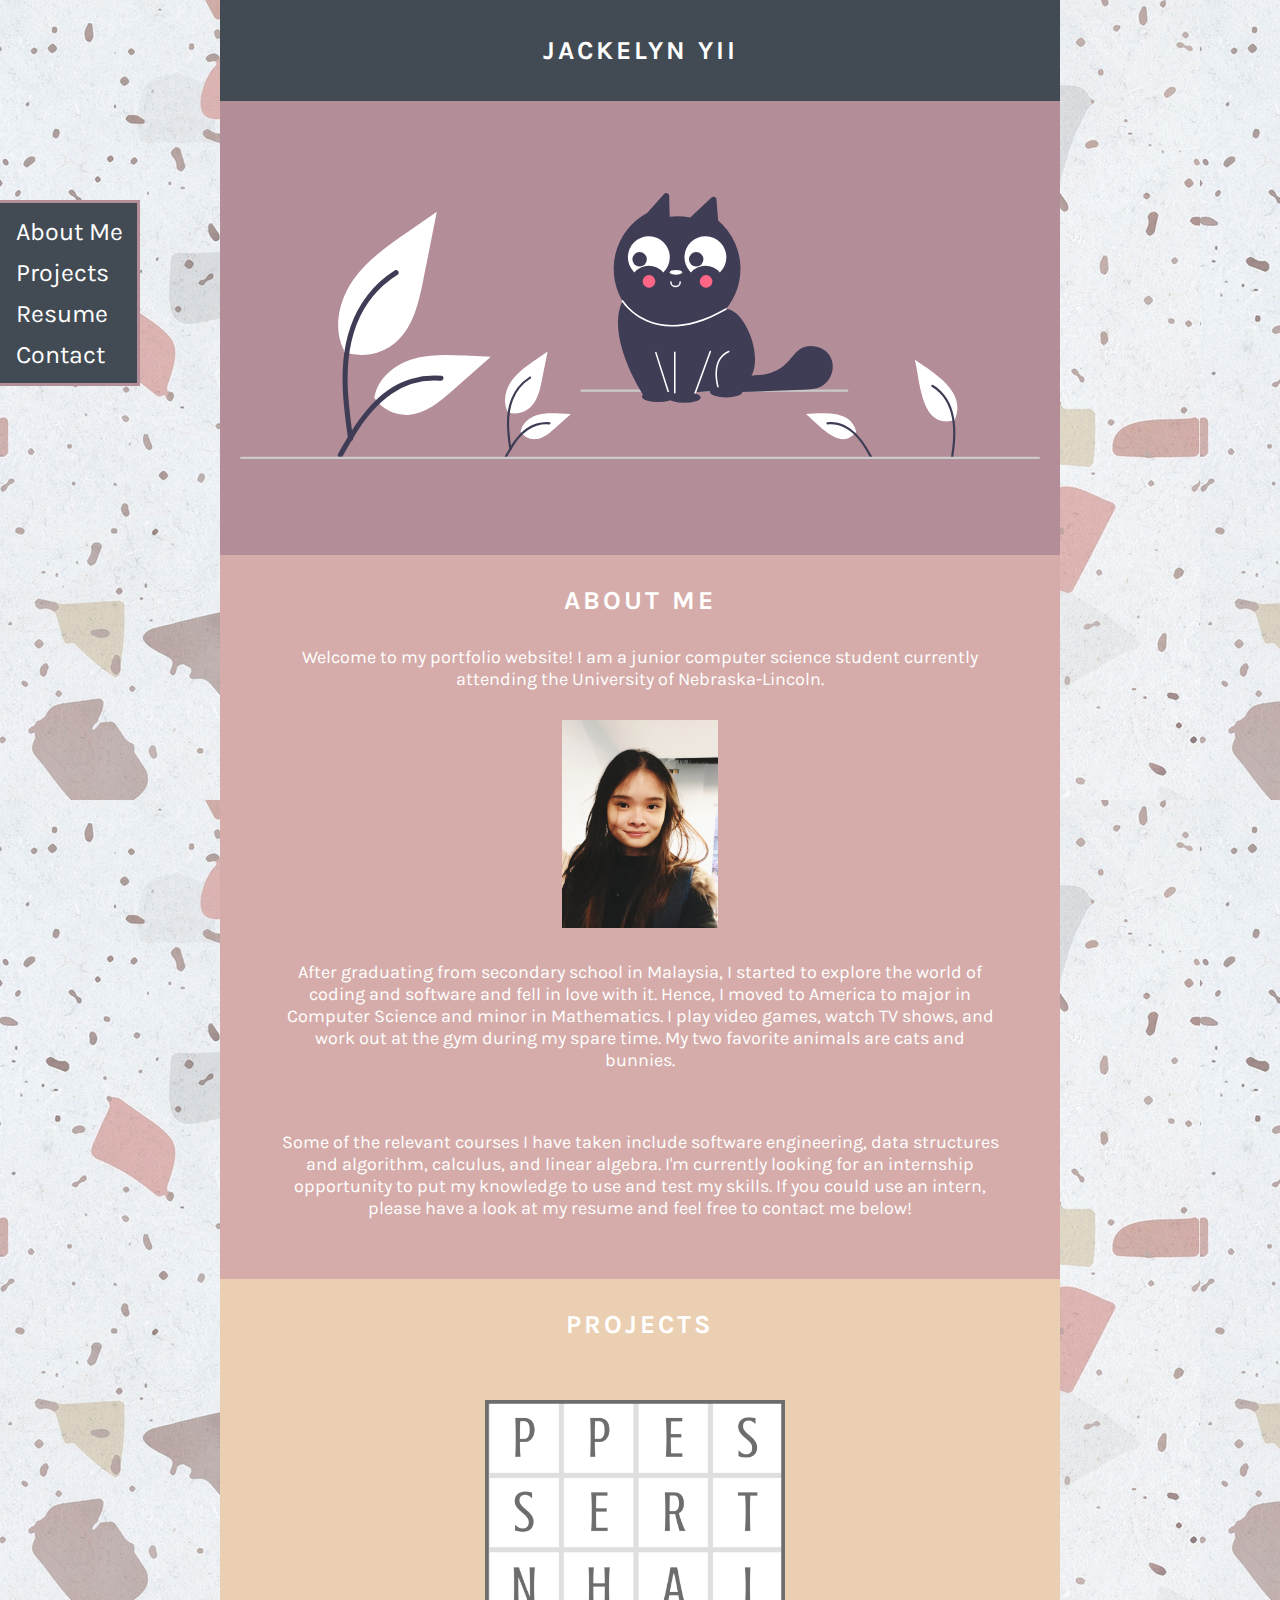
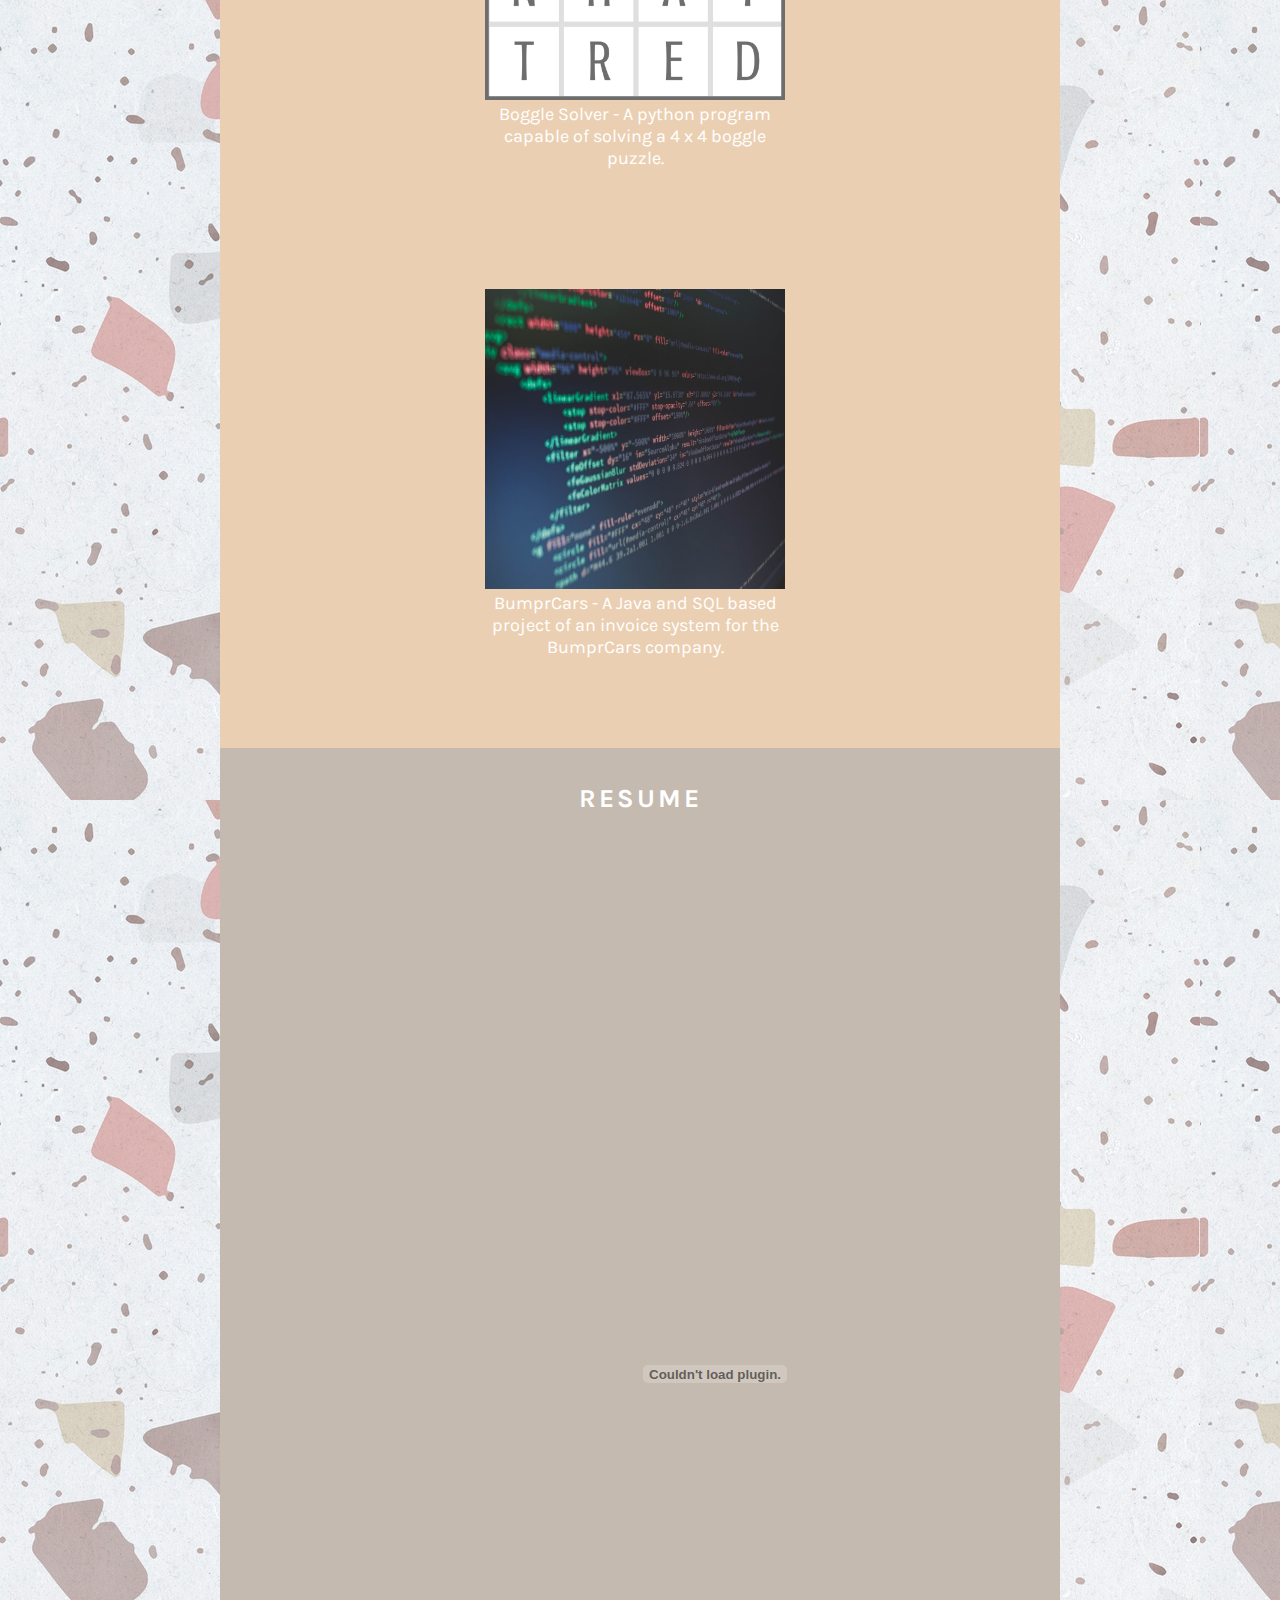
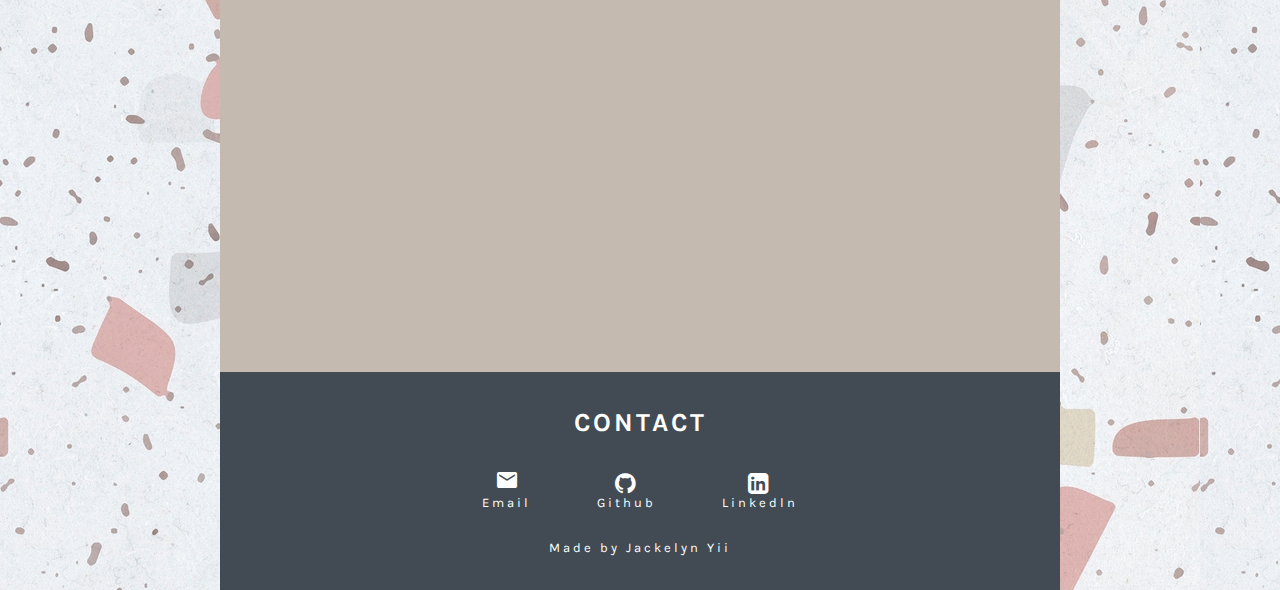
==== index.html @ cea7498f "Add files via upload" ====
<!DOCTYPE html>
<html>
<head>
    <title>Jackelyn Yii's Portfolio</title>
    <link rel="stylesheet" href="style.css">
    <link rel="preconnect" href="https://fonts.googleapis.com">
    <link rel="preconnect" href="https://fonts.gstatic.com" crossorigin>
    <link href="https://fonts.googleapis.com/css2?family=Karla:wght@200&display=swap" rel="stylesheet">
    <link href="https://fonts.googleapis.com/icon?family=Material+Icons" rel="stylesheet">
    <link rel="stylesheet" href="https://cdnjs.cloudflare.com/ajax/libs/font-awesome/4.7.0/css/font-awesome.min.css">
</head>
<body>
    <div class="sidenav">
        <a href="#aboutMe">About Me</a>
        <a href="#projects">Projects</a>
        <a href="#resume">Resume</a>
        <a href="#contact">Contact</a>
      </div>
    <div id="name">
        <h1>JACKELYN YII</h1>
    </div>
    <div id="picture">
        <img src="cat.svg" height="450px" width="800px">
    </div>
    <div id="aboutMe">
        <h1>ABOUT ME</h1>
        <p>Welcome to my portfolio website! I am a junior computer science student currently attending the University of Nebraska-Lincoln.</p>
        <img src="me.jpg" height="10%" width="20%">
        <p>After graduating from secondary school in Malaysia, I started to explore the world of coding and software and fell in love with it. Hence, I moved to America to major in Computer Science and minor in Mathematics. I play video games, watch TV shows, and work out at the gym during my spare time. My two favorite animals are cats and bunnies.
        </p>
        <p>Some of the relevant courses I have taken include software engineering, data structures and algorithm, calculus, and linear algebra. I'm currently looking for an internship opportunity to put my knowledge to use and test my skills. If you could use an intern, please have a look at my resume and feel free to contact me below! </p>
    </div>
    <div id="projects">
        <h1>PROJECTS</h1>
        <div id="gallery">
            <a target="_blank" href="https://github.com/jackelyny/Boggle-Solver">
              <img src="boggle.png" alt="Cinque Terre" width="300" height="200">
            </a>
            <div id="desc">Boggle Solver - A python program capable of solving a 4 x 4 boggle puzzle.</div>
          </div>
          <div id="gallery">
            <a target="_blank" href="https://github.com/jackelyny/BumprCars">
              <img src="program.jpg" alt="Cinque Terre" width="300" height="200">
            </a>
            <div id="desc">BumprCars - A Java and SQL based project of an invoice system for the BumprCars company.</div>
          </div>
    </div>
    <div id="resume">
        <h1>RESUME</h1>
        <embed src="Resume.pdf" width="800px" height="1000px" />
    </div>
    <div id="contact">
        <h1>CONTACT</h1>
        <div id="email">
            <a href="mailto:jackelynyii01@gmail.com"><i class="material-icons">email</i></a>
            <p>Email</p>
        </div>   
        <div id="github">
            <a target="_blank" href="https://github.com/jackelyny"><i class="fa fa-github" style="font-size:24px"></i></a>
            <p>Github</p>
        </div> 
        <div id="linkedln">
            <a target="_blank" href="https://www.linkedin.com/in/jackelyn-yii-454611196/"><i class="fa fa-linkedin-square" style="font-size:24px"></i></a>
            <p>Linkedln</p>
        </div>
        <p>Made by Jackelyn Yii</p>
    </div>
</body>
</html>
---- style.css ----
* {
    font-family: 'Karla', sans-serif;
    margin: 0; 
    padding: 0; 
    box-sizing:border-box;
}

html {
    scroll-behavior: smooth;
  }

body {
    background-image: url("b3.jpg");
}

.sidenav {
    width: 140px;
    position: fixed;
    top: 200px;
    background: #424B54;
    overflow-x: hidden;
    padding: 8px 0;
    border-style: solid solid solid none;
    border-color: #B38D97;
  }
  
  .sidenav a {
    padding: 6px 8px 6px 16px;
    text-decoration: none;
    font-size: 25px;
    color: white;
    display: block;
  }
  
  .sidenav a:hover {
    color: #B38D97;
  }


#name {
    background-color: #424B54;
    text-align: center;
    font-size: small;
    letter-spacing: 3px;
    color: white;
    padding: 35px;
    margin-right: 220px;
    margin-left: 220px;
}

#picture {
    background-color: #B38D97;
    text-align: center;
    margin-right: 220px;
    margin-left: 220px;
}

#aboutMe {
    background-color: #D5ACA9;
    color: white;
    font-size: small;
    letter-spacing: 3px;
    text-align: center;
    padding: 30px;
    margin-right: 220px;
    margin-left: 220px;
}

#aboutMe p {
    padding: 30px;
    font-size: large;
    letter-spacing: 0px;
}

#projects {
    background-color: #EBCFB2;
    color: white;
    text-align: center;
    letter-spacing: 3px;
    font-size: small;
    padding: 30px;
    margin-right: 220px;
    margin-left: 220px;
}

#gallery {
    margin: 60px;
    width: 300px;
    margin-left: 50px;;
    background-color: inherit;
    display: inline-block;
    
}
  
#gallery img {
    width: 300px;
    height: 300px;
}
  
#desc {
    letter-spacing: 0px;
    text-align: center;
    font-size: large;
}

#resume {
    background-color: #C5BAAF;
    text-align: center;
    font-size: small;
    letter-spacing: 3px;
    color: white;
    padding: 35px;
    margin-right: 220px;
    margin-left: 220px;
}

#resume embed{
    margin: 60px;
}

#contact {
    background-color: #424B54;
    text-align: center;
    font-size: small;
    letter-spacing: 3px;
    color: white;
    padding: 35px;
    margin-right: 220px;
    margin-left: 220px;
}

#email {
    margin: 30px;
    display: inline-block;
}

.material-icons {
    color: white;
}

#github {
    margin: 30px;
    display: inline-block;
}

.fa-github {
    color:white;
}

#linkedln {
    margin: 30px;
    display: inline-block;
}

.fa-linkedin-square {
    color:white;
}
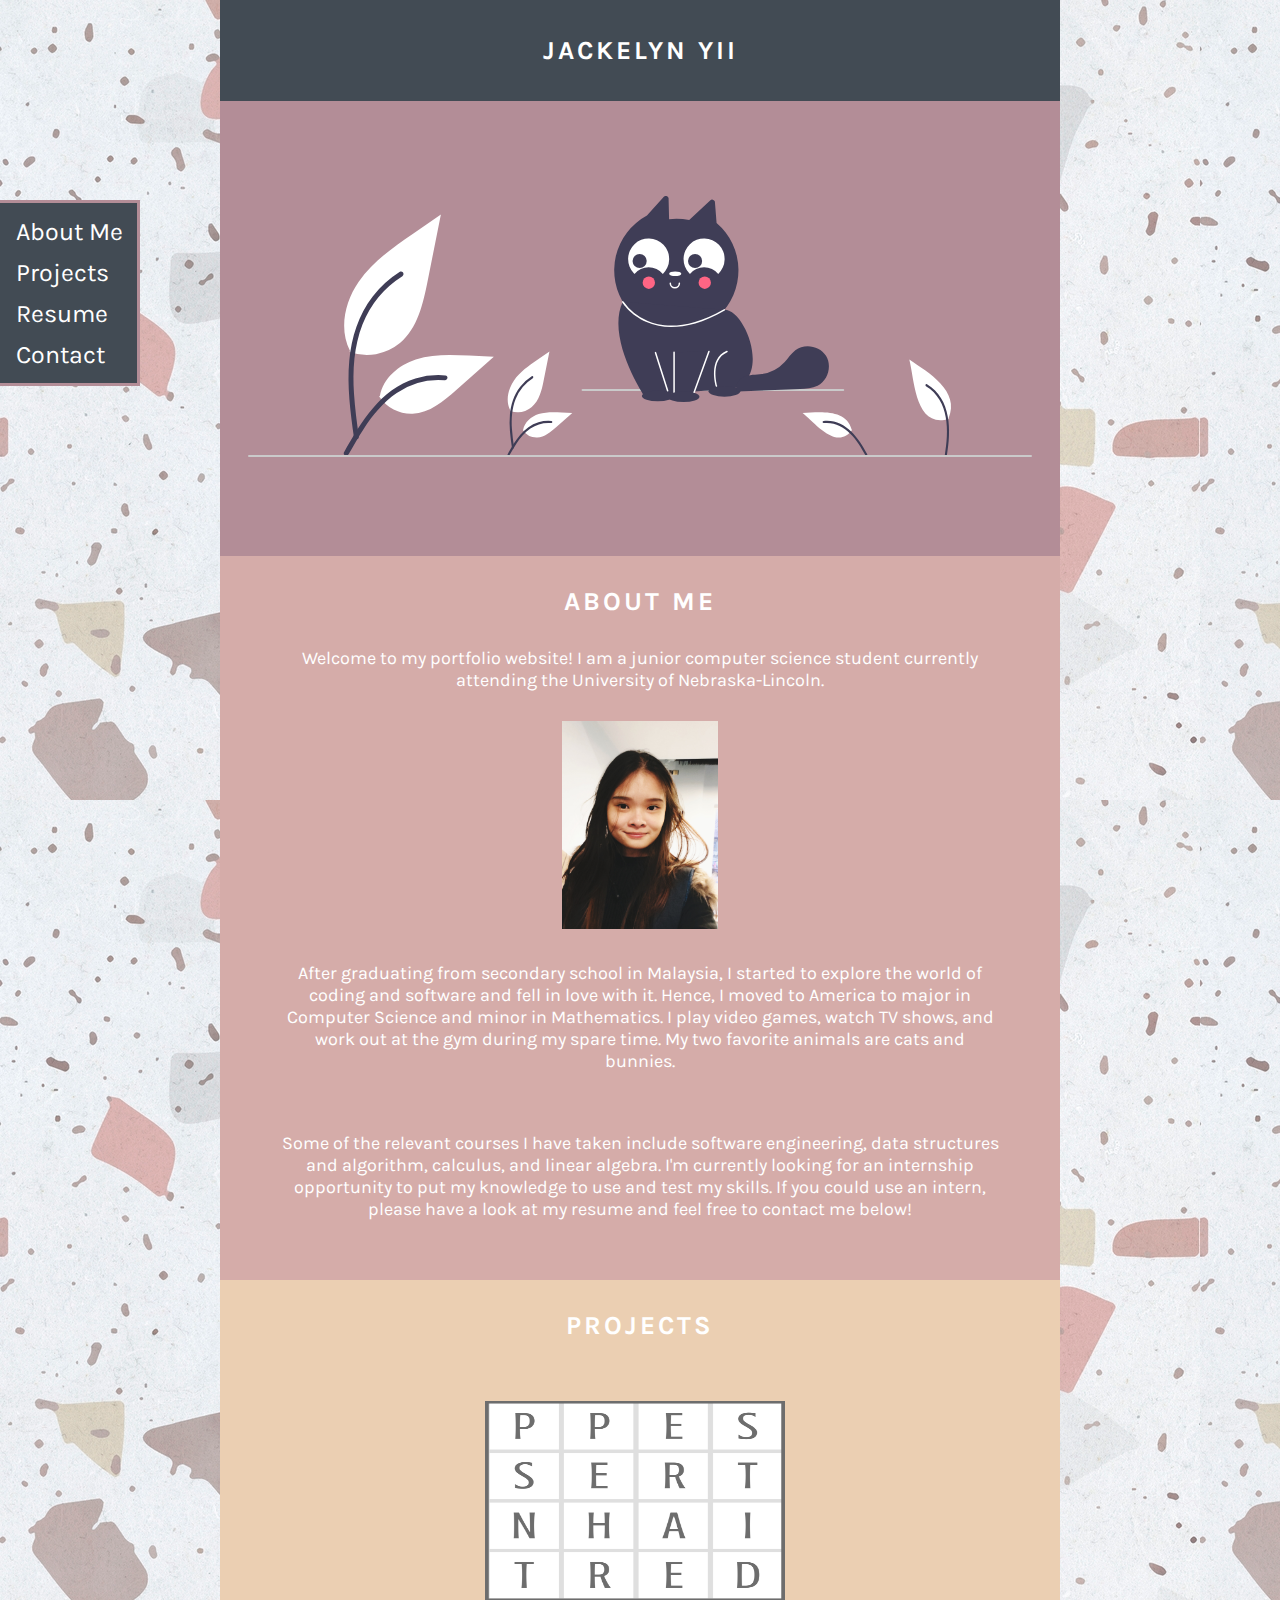
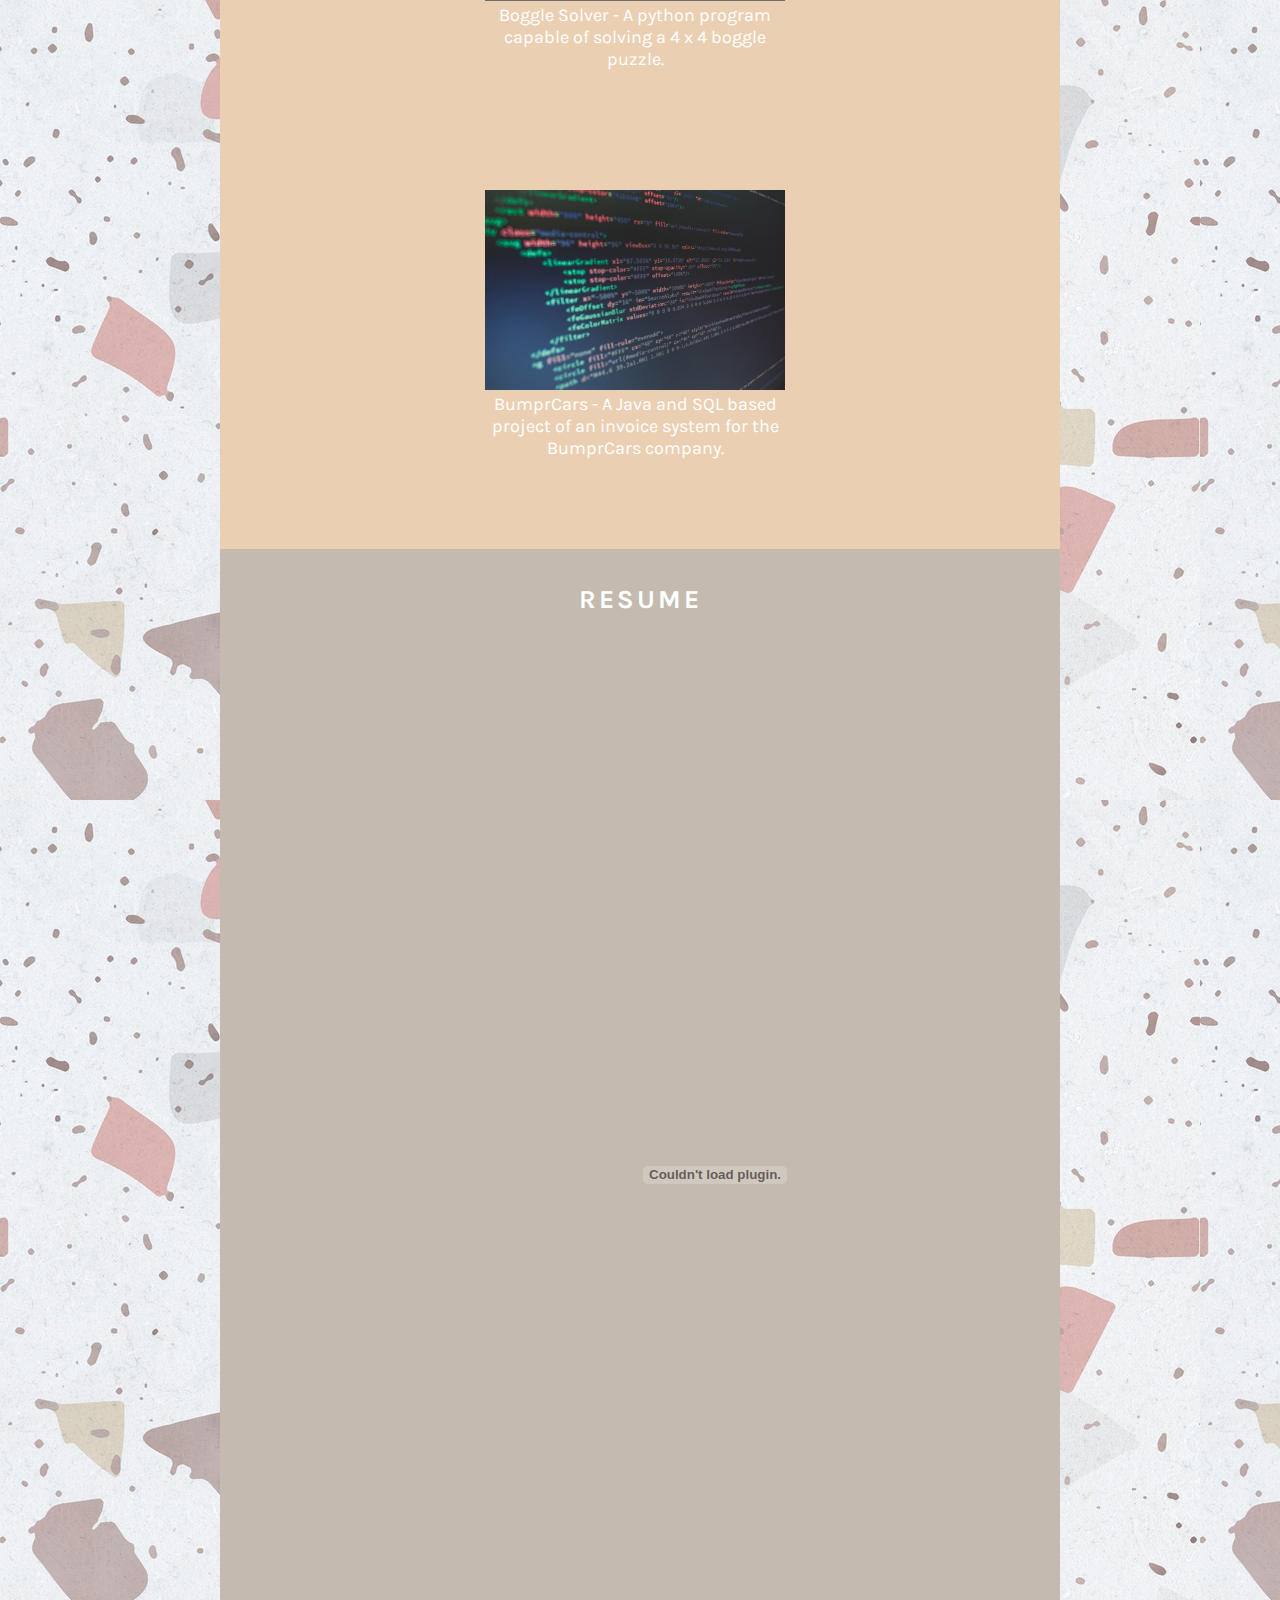
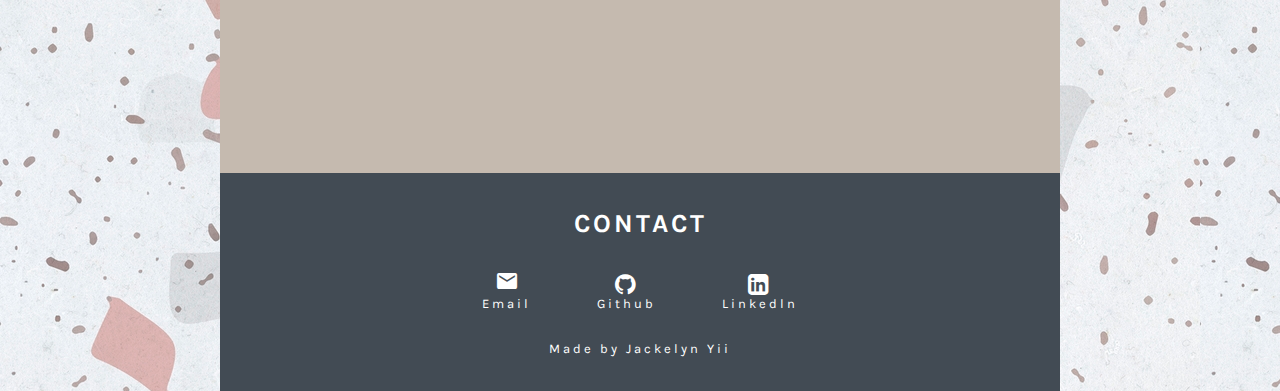
==== commit eef9280f: "Add files via upload" ====
--- a/index.html
+++ b/index.html
@@ -2,6 +2,7 @@
 <html>
 <head>
     <title>Jackelyn Yii's Portfolio</title>
+    <meta name="viewport" content="width=device-width, initial-scale=1.0">
     <link rel="stylesheet" href="style.css">
     <link rel="preconnect" href="https://fonts.googleapis.com">
     <link rel="preconnect" href="https://fonts.gstatic.com" crossorigin>
@@ -20,7 +21,7 @@
         <h1>JACKELYN YII</h1>
     </div>
     <div id="picture">
-        <img src="cat.svg" height="450px" width="800px">
+        <img src="cat.svg" style="max-width:100%;height:auto;padding-top:95px;padding-bottom:95px;">
     </div>
     <div id="aboutMe">
         <h1>ABOUT ME</h1>
--- a/style.css
+++ b/style.css
@@ -11,6 +11,11 @@
 
 body {
     background-image: url("b3.jpg");
+}
+
+div {
+    max-width: 1200px;
+    margin: auto;
 }
 
 .sidenav {
@@ -92,11 +97,6 @@
     
 }
   
-#gallery img {
-    width: 300px;
-    height: 300px;
-}
-  
 #desc {
     letter-spacing: 0px;
     text-align: center;
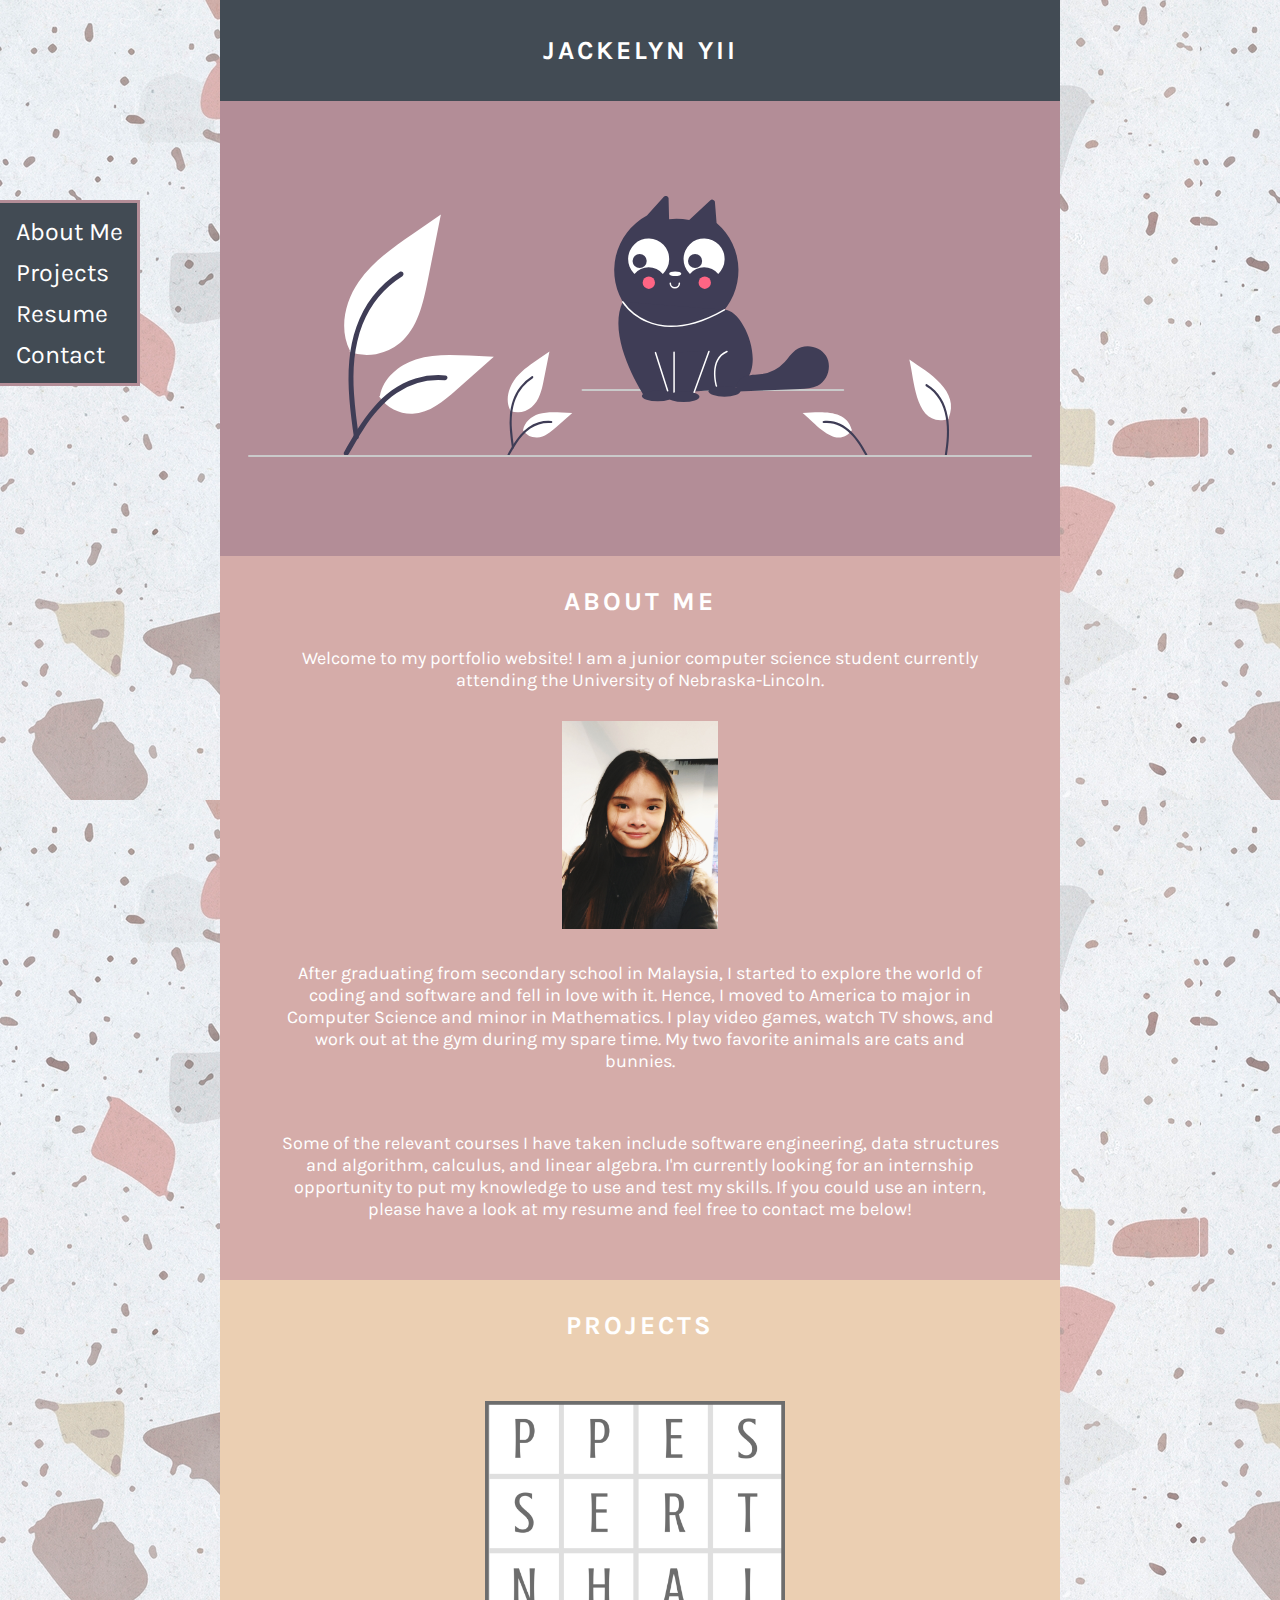
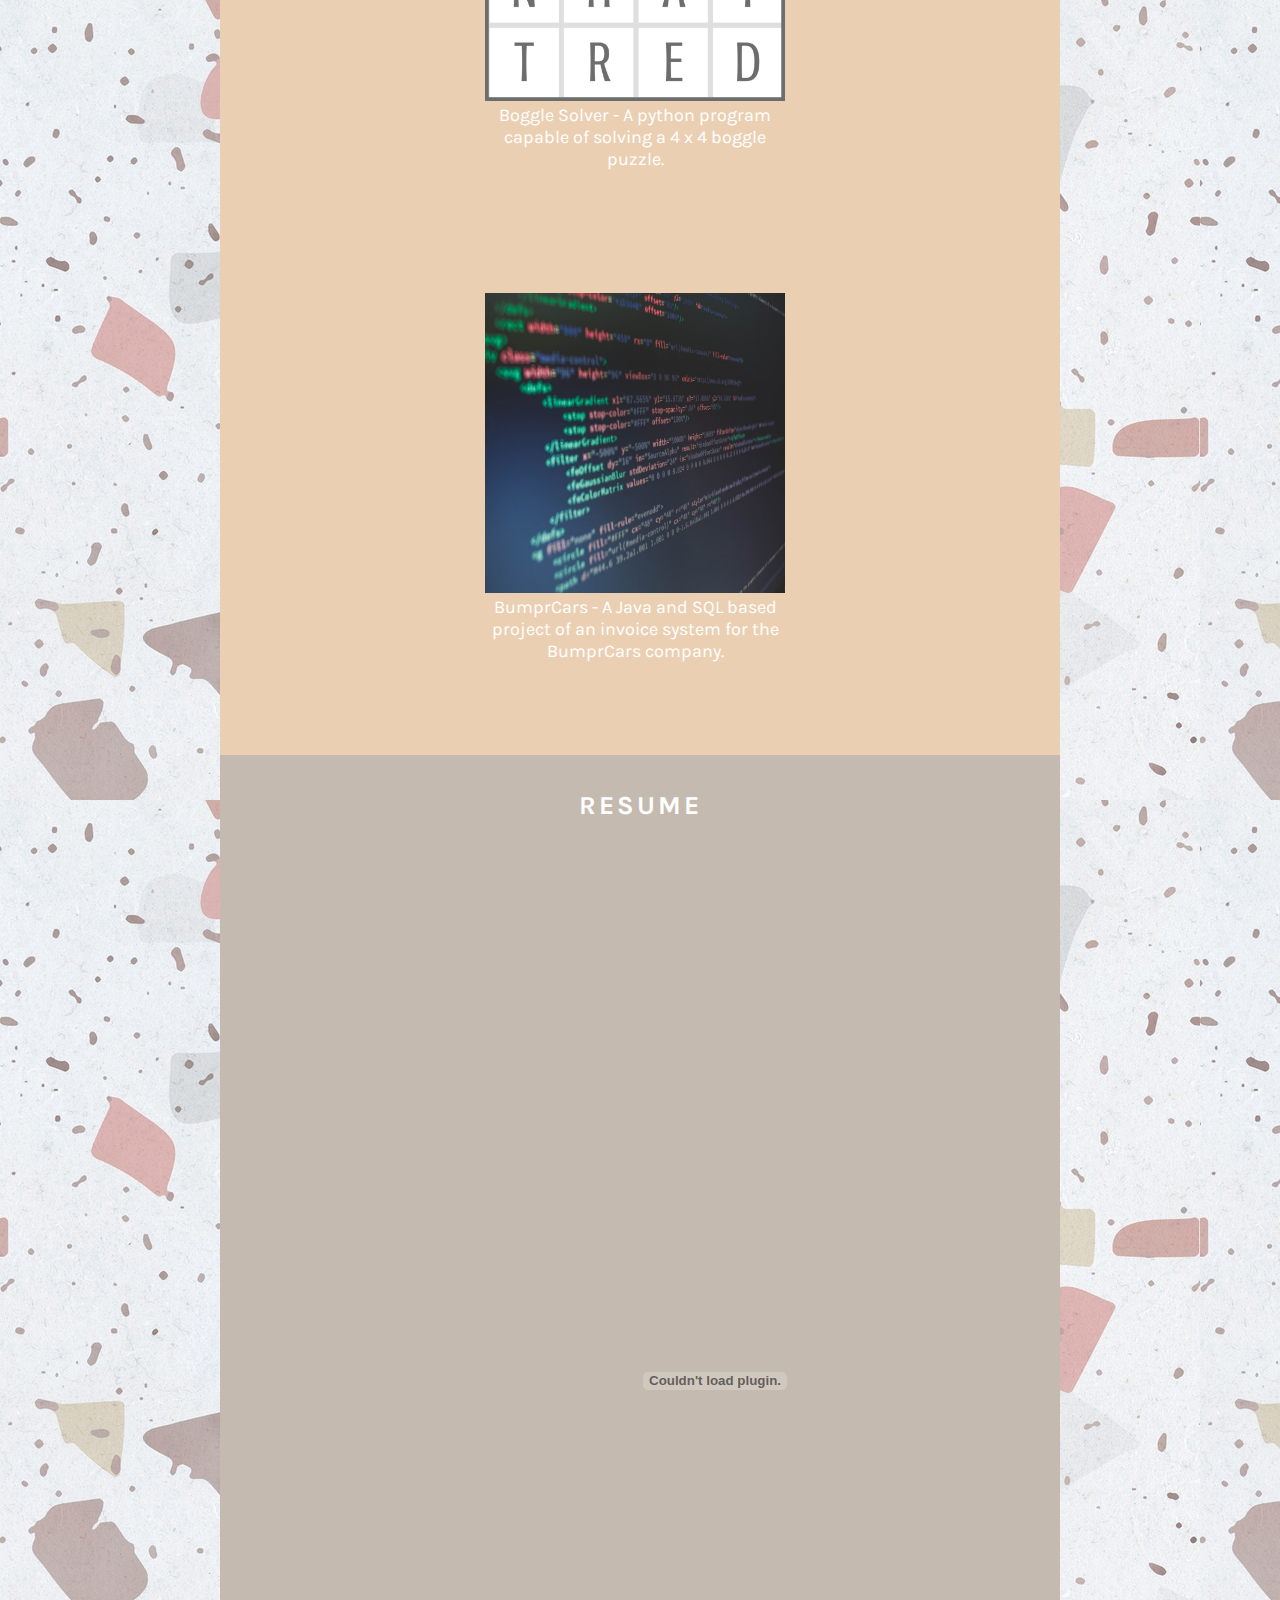
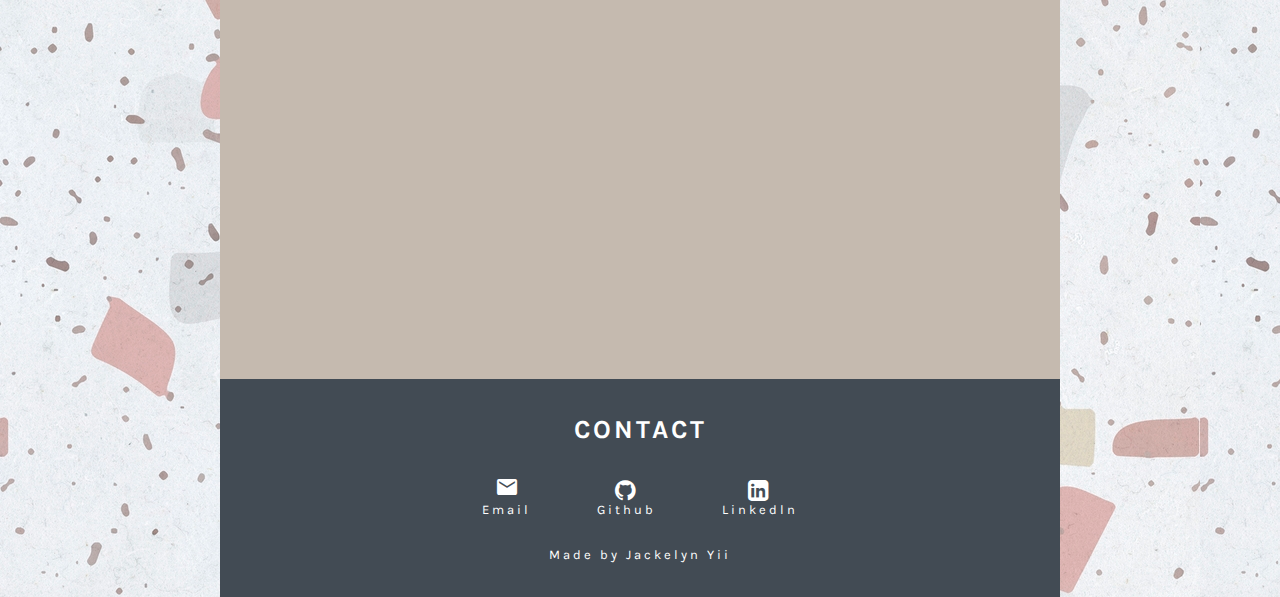
==== commit afec0609: "Add files via upload" ====
--- a/index.html
+++ b/index.html
@@ -2,7 +2,7 @@
 <html>
 <head>
     <title>Jackelyn Yii's Portfolio</title>
-    <meta name="viewport" content="width=device-width, initial-scale=1.0">
+    
     <link rel="stylesheet" href="style.css">
     <link rel="preconnect" href="https://fonts.googleapis.com">
     <link rel="preconnect" href="https://fonts.gstatic.com" crossorigin>
@@ -21,7 +21,7 @@
         <h1>JACKELYN YII</h1>
     </div>
     <div id="picture">
-        <img src="cat.svg" style="max-width:100%;height:auto;padding-top:95px;padding-bottom:95px;">
+        <img src="cat.svg">
     </div>
     <div id="aboutMe">
         <h1>ABOUT ME</h1>
@@ -35,13 +35,13 @@
         <h1>PROJECTS</h1>
         <div id="gallery">
             <a target="_blank" href="https://github.com/jackelyny/Boggle-Solver">
-              <img src="boggle.png" alt="Cinque Terre" width="300" height="200">
+              <img src="boggle.png" alt="Cinque Terre" width="300" height="300">
             </a>
             <div id="desc">Boggle Solver - A python program capable of solving a 4 x 4 boggle puzzle.</div>
           </div>
           <div id="gallery">
             <a target="_blank" href="https://github.com/jackelyny/BumprCars">
-              <img src="program.jpg" alt="Cinque Terre" width="300" height="200">
+              <img src="program.jpg" alt="Cinque Terre" width="300" height="300">
             </a>
             <div id="desc">BumprCars - A Java and SQL based project of an invoice system for the BumprCars company.</div>
           </div>
--- a/style.css
+++ b/style.css
@@ -13,11 +13,6 @@
     background-image: url("b3.jpg");
 }
 
-div {
-    max-width: 1200px;
-    margin: auto;
-}
-
 .sidenav {
     width: 140px;
     position: fixed;
@@ -27,6 +22,7 @@
     padding: 8px 0;
     border-style: solid solid solid none;
     border-color: #B38D97;
+
   }
   
   .sidenav a {
@@ -60,6 +56,13 @@
     margin-left: 220px;
 }
 
+#picture img {
+    max-width: 100%;
+    height: auto;
+    padding-top: 95px;
+    padding-bottom: 95px;
+}
+
 #aboutMe {
     background-color: #D5ACA9;
     color: white;
@@ -75,6 +78,11 @@
     padding: 30px;
     font-size: large;
     letter-spacing: 0px;
+}
+
+#aboutMe img {
+    overflow: hidden;
+    display: inline-block;
 }
 
 #projects {
@@ -94,9 +102,9 @@
     margin-left: 50px;;
     background-color: inherit;
     display: inline-block;
-    
+    overflow: hidden;
 }
-  
+
 #desc {
     letter-spacing: 0px;
     text-align: center;
@@ -112,6 +120,7 @@
     padding: 35px;
     margin-right: 220px;
     margin-left: 220px;
+    overflow: hidden;
 }
 
 #resume embed{
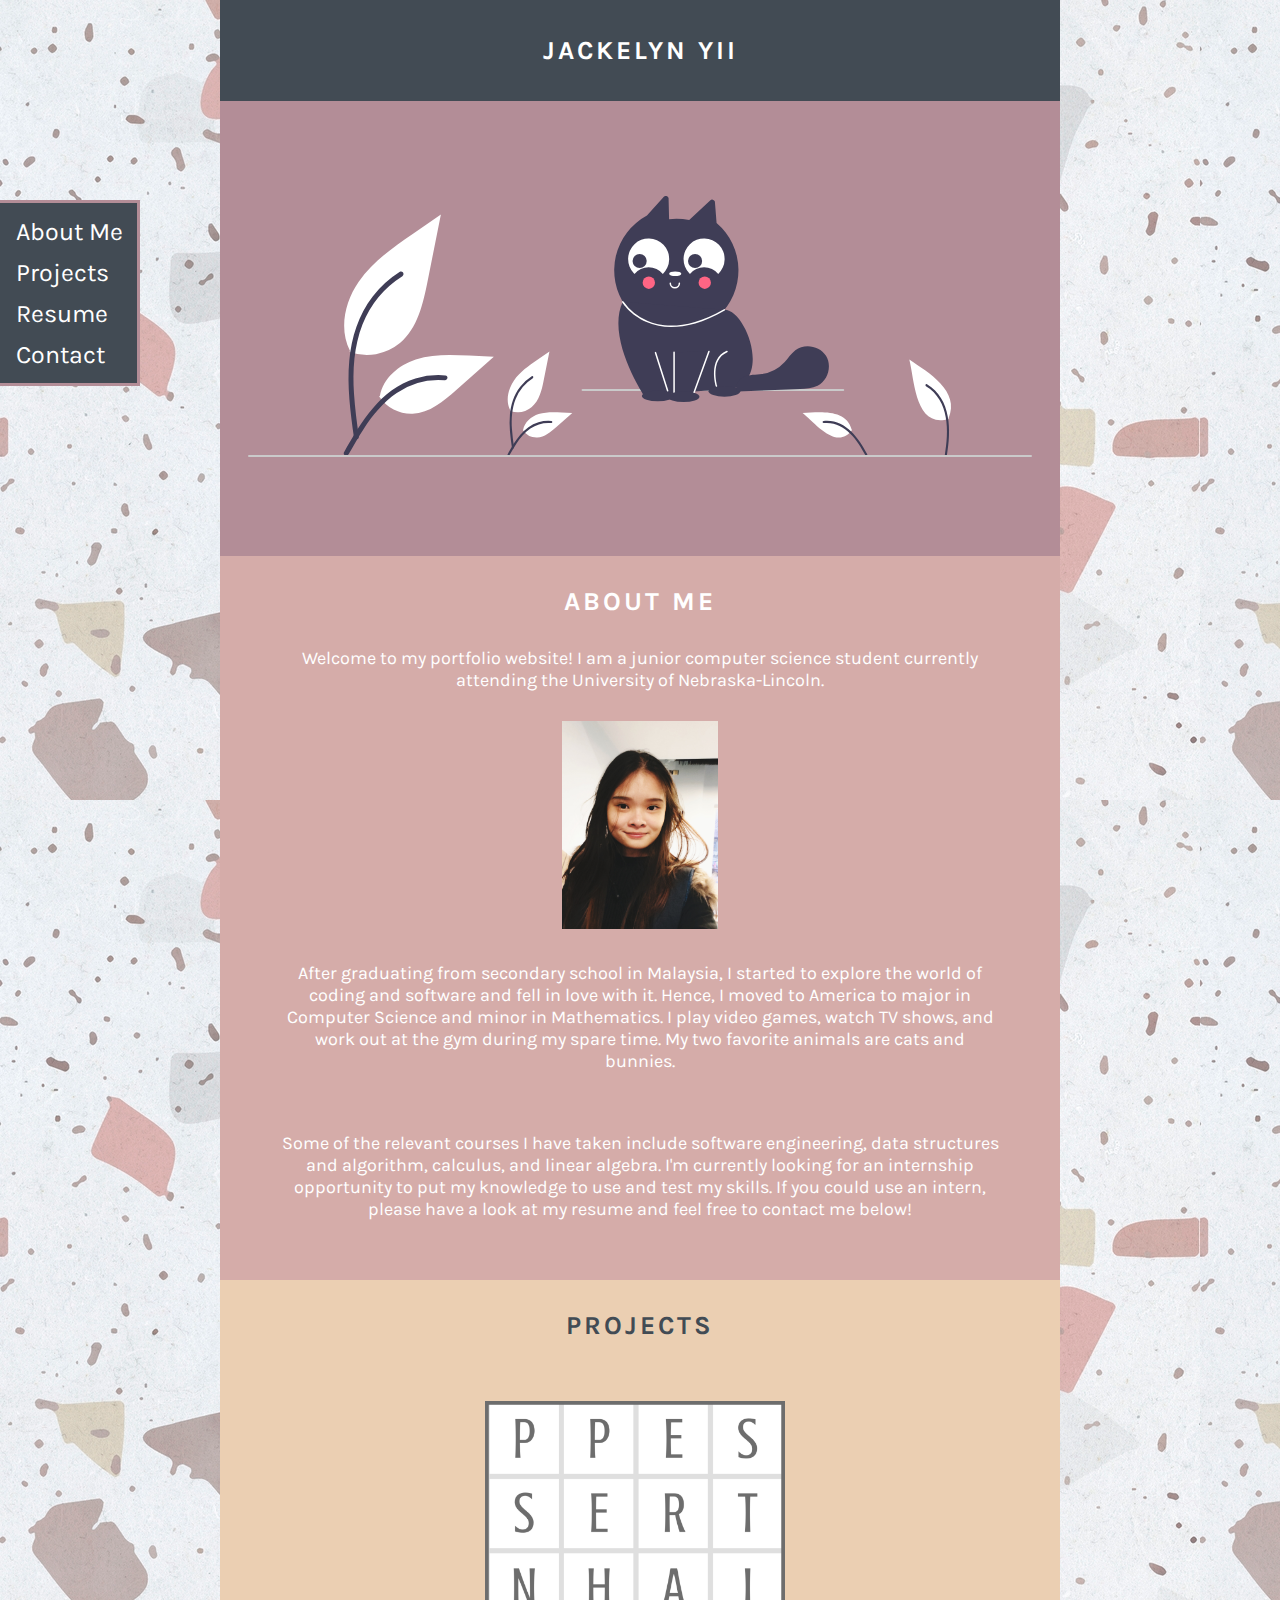
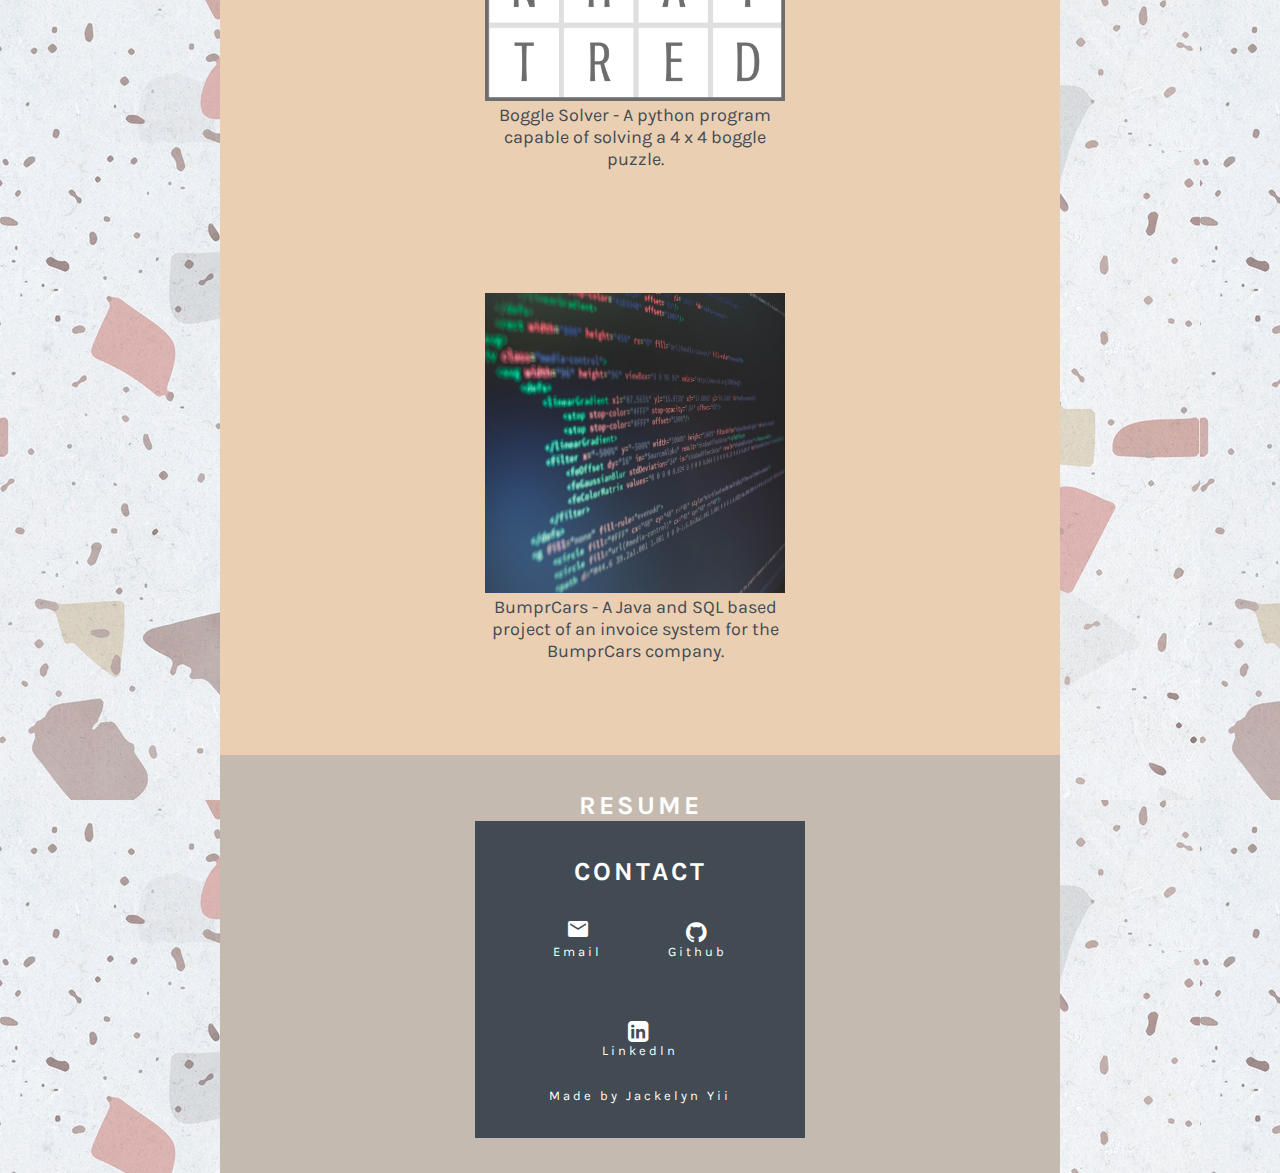
==== commit f74efc2c: "Add files via upload" ====
--- a/index.html
+++ b/index.html
@@ -48,7 +48,7 @@
     </div>
     <div id="resume">
         <h1>RESUME</h1>
-        <embed src="Resume.pdf" width="800px" height="1000px" />
+        <object data="Resume.pdf" type="application/pdf" width="900" height="900">
     </div>
     <div id="contact">
         <h1>CONTACT</h1>
--- a/style.css
+++ b/style.css
@@ -87,7 +87,7 @@
 
 #projects {
     background-color: #EBCFB2;
-    color: white;
+    color: #424B54;
     text-align: center;
     letter-spacing: 3px;
     font-size: small;
@@ -120,7 +120,6 @@
     padding: 35px;
     margin-right: 220px;
     margin-left: 220px;
-    overflow: hidden;
 }
 
 #resume embed{
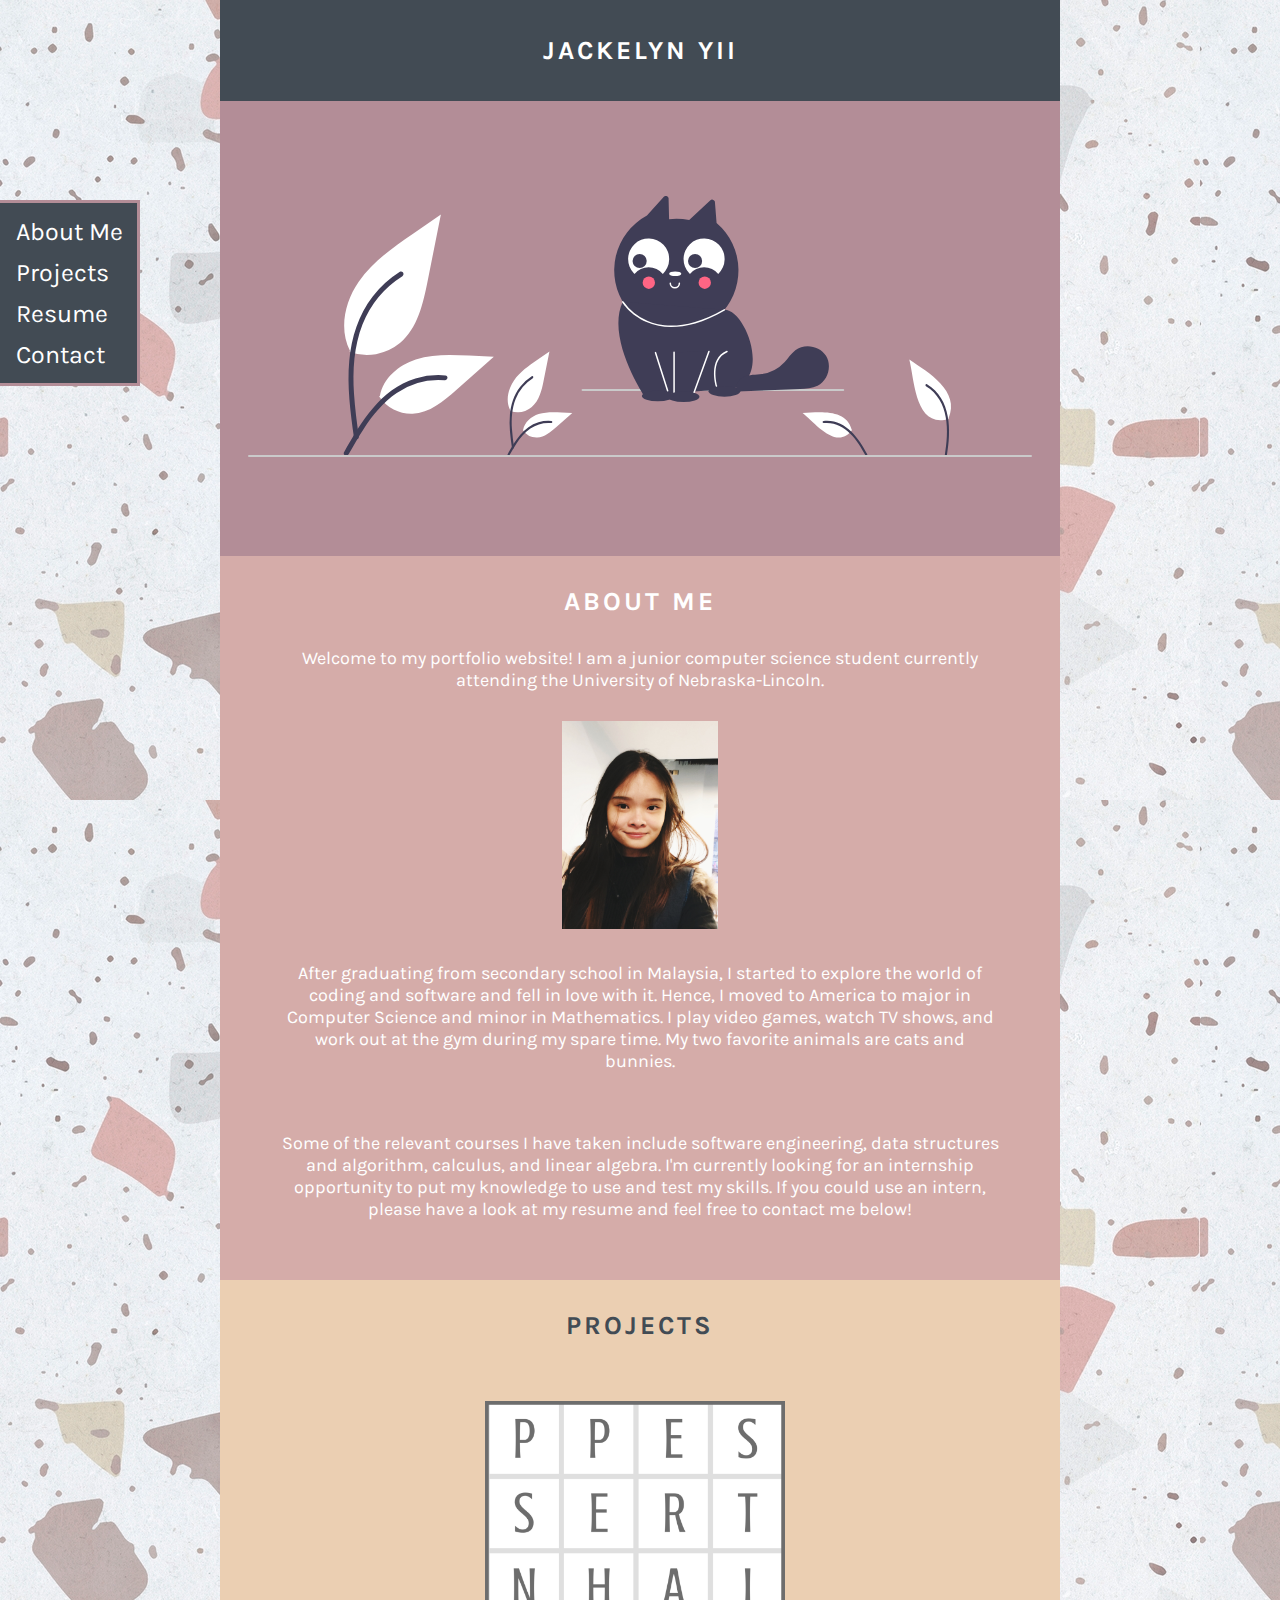
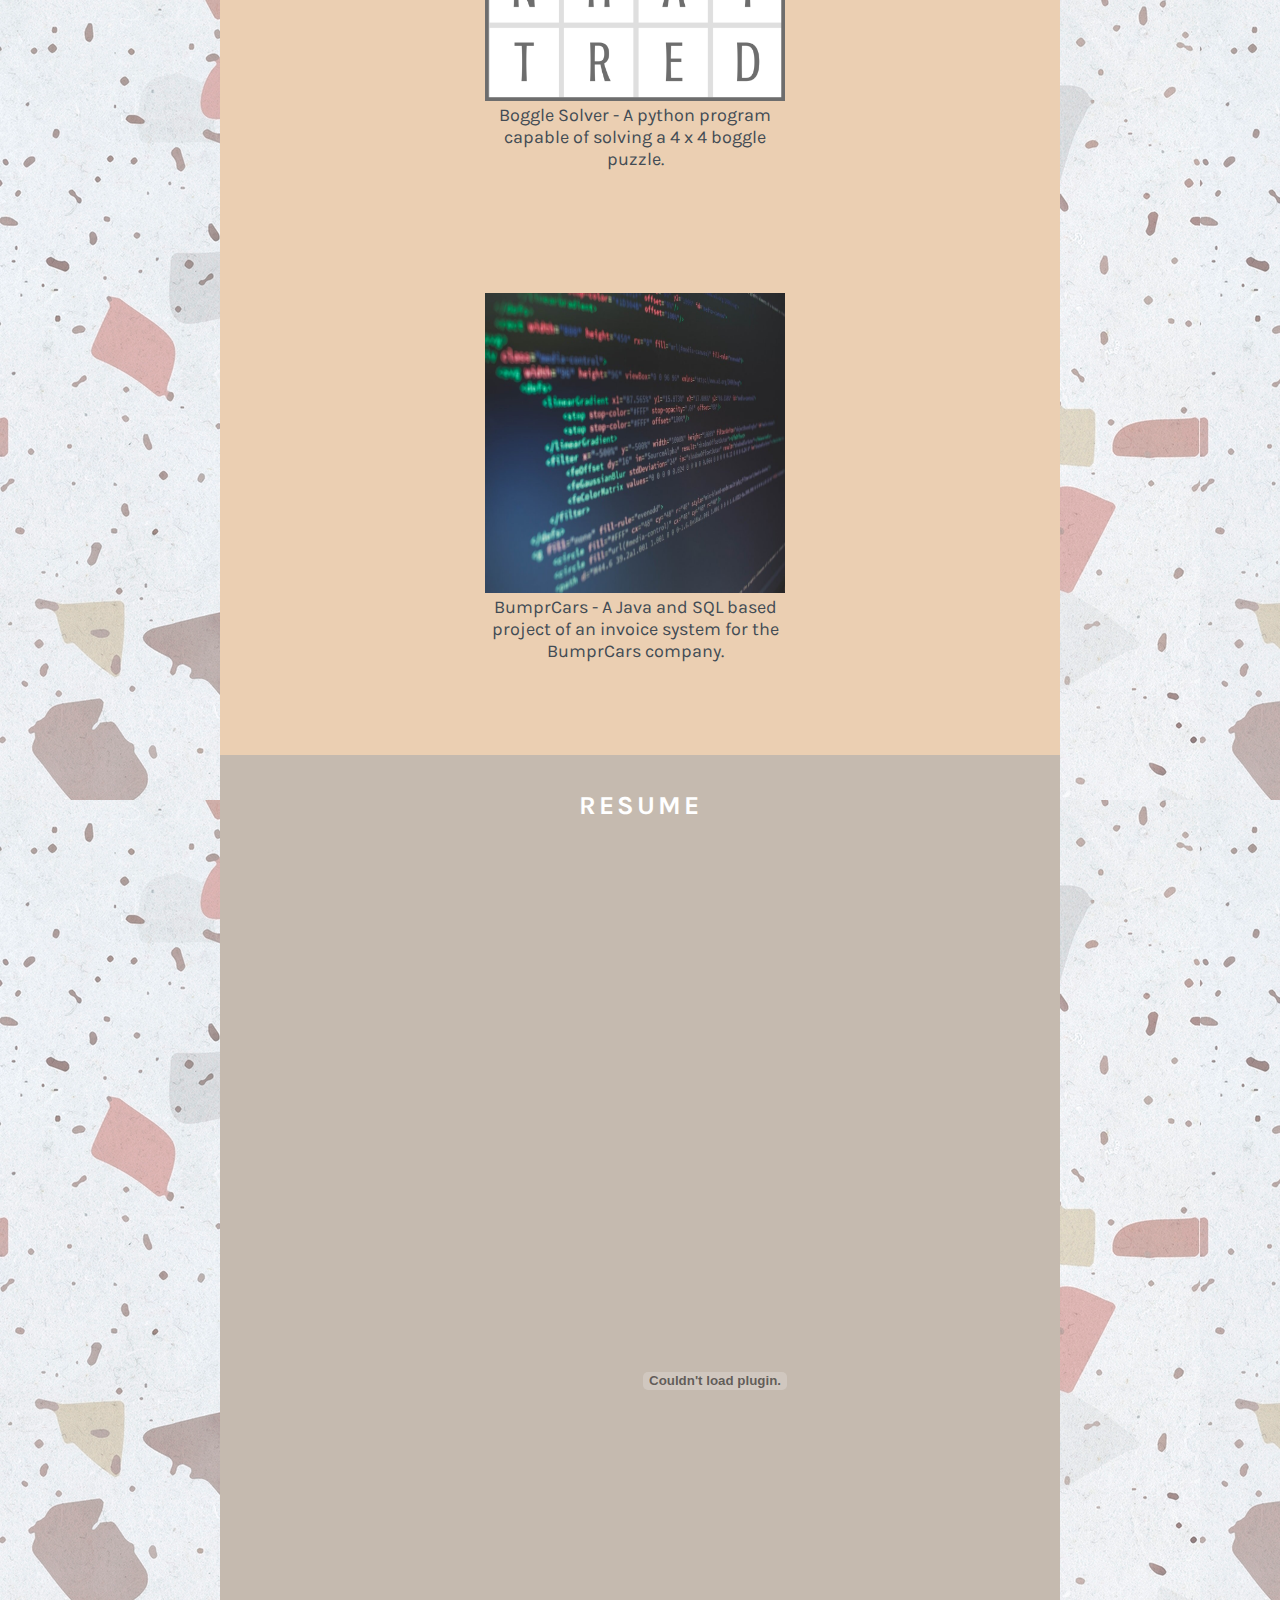
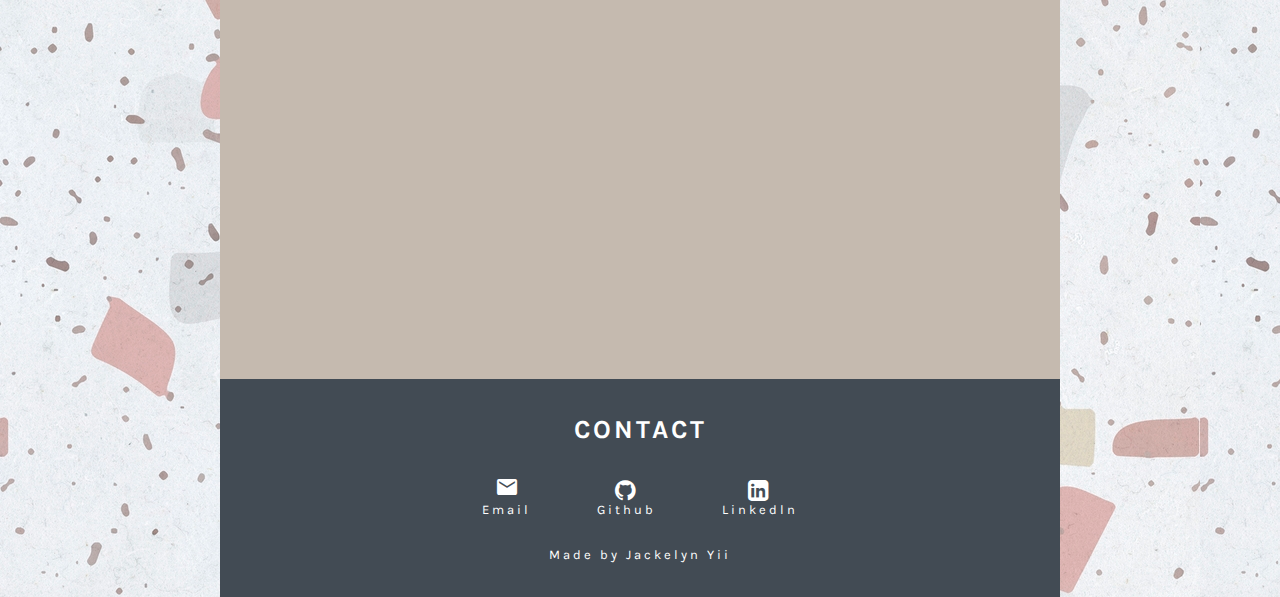
==== commit 855378a0: "Add files via upload" ====
--- a/index.html
+++ b/index.html
@@ -48,7 +48,7 @@
     </div>
     <div id="resume">
         <h1>RESUME</h1>
-        <object data="Resume.pdf" type="application/pdf" width="900" height="900">
+        <embed src="Resume.pdf" width="800px" height="1000px" />
     </div>
     <div id="contact">
         <h1>CONTACT</h1>
--- a/style.css
+++ b/style.css
@@ -120,6 +120,7 @@
     padding: 35px;
     margin-right: 220px;
     margin-left: 220px;
+    overflow: hidden;
 }
 
 #resume embed{
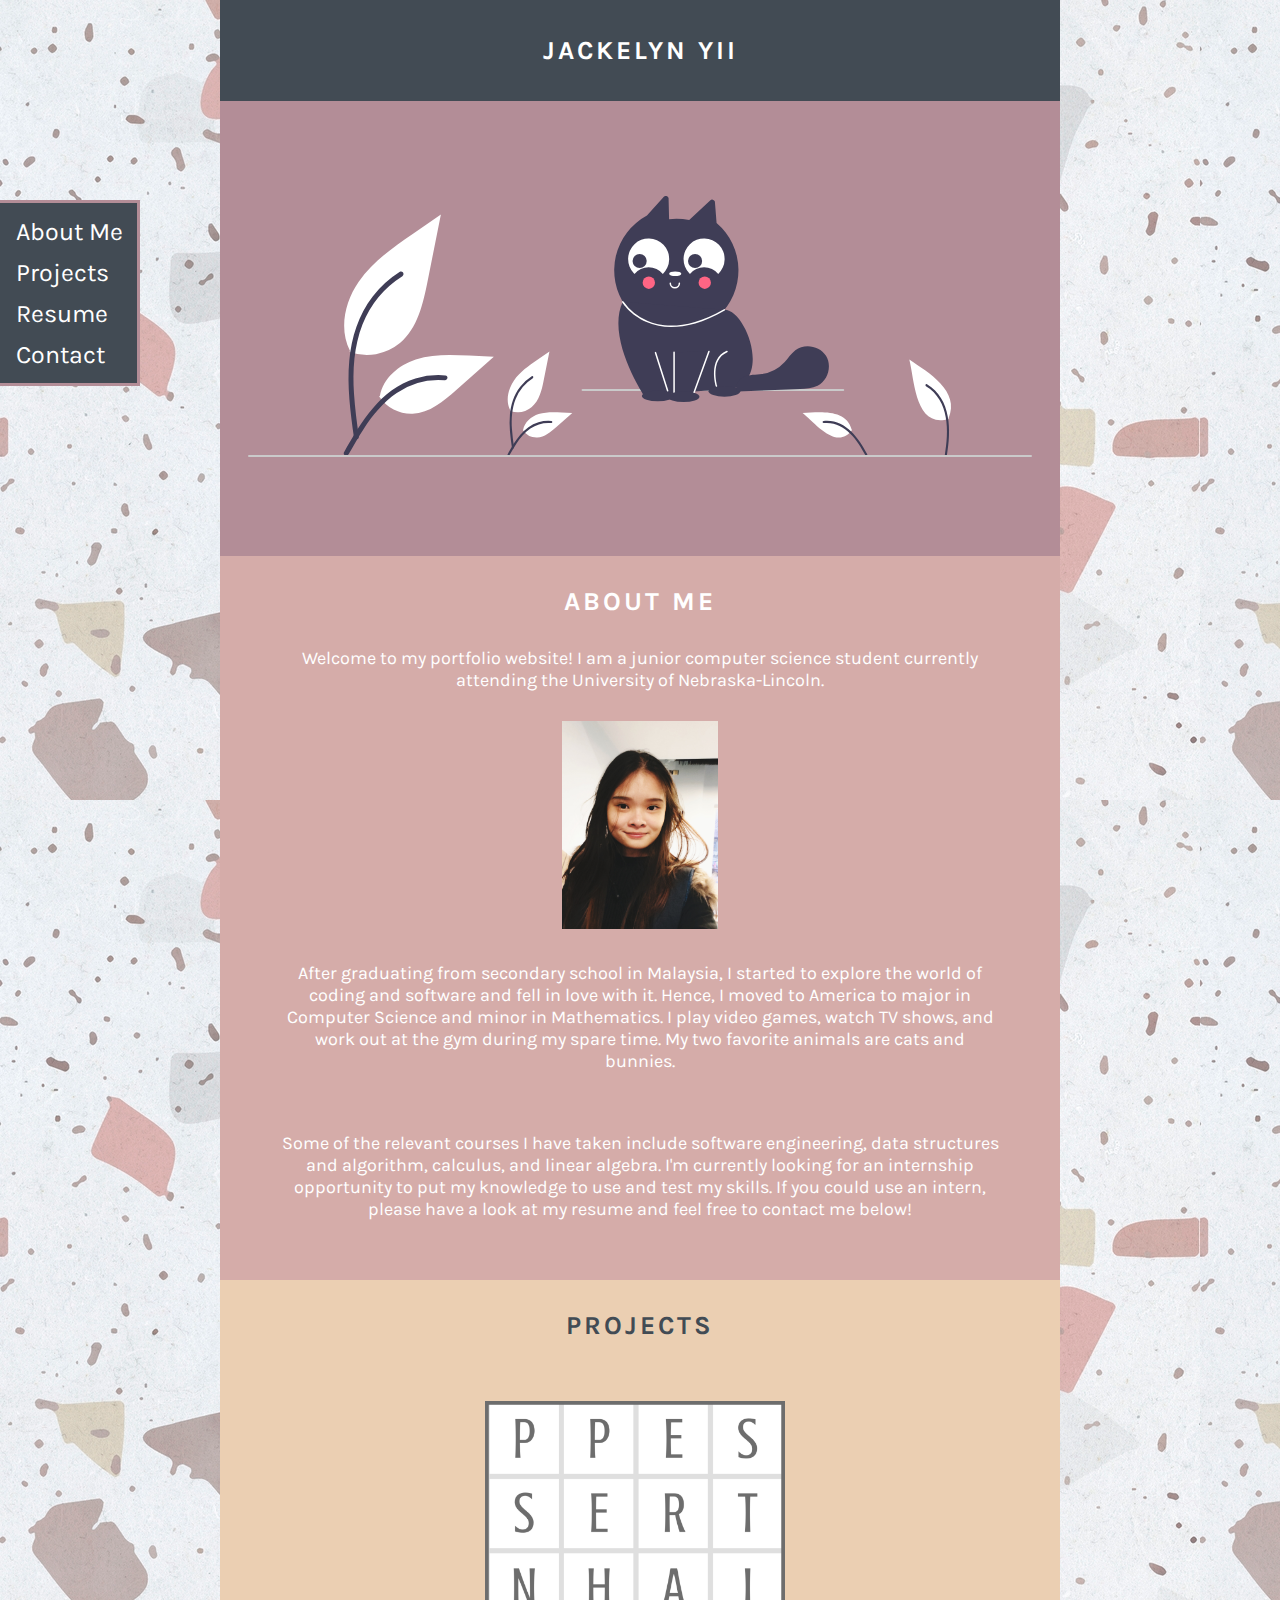
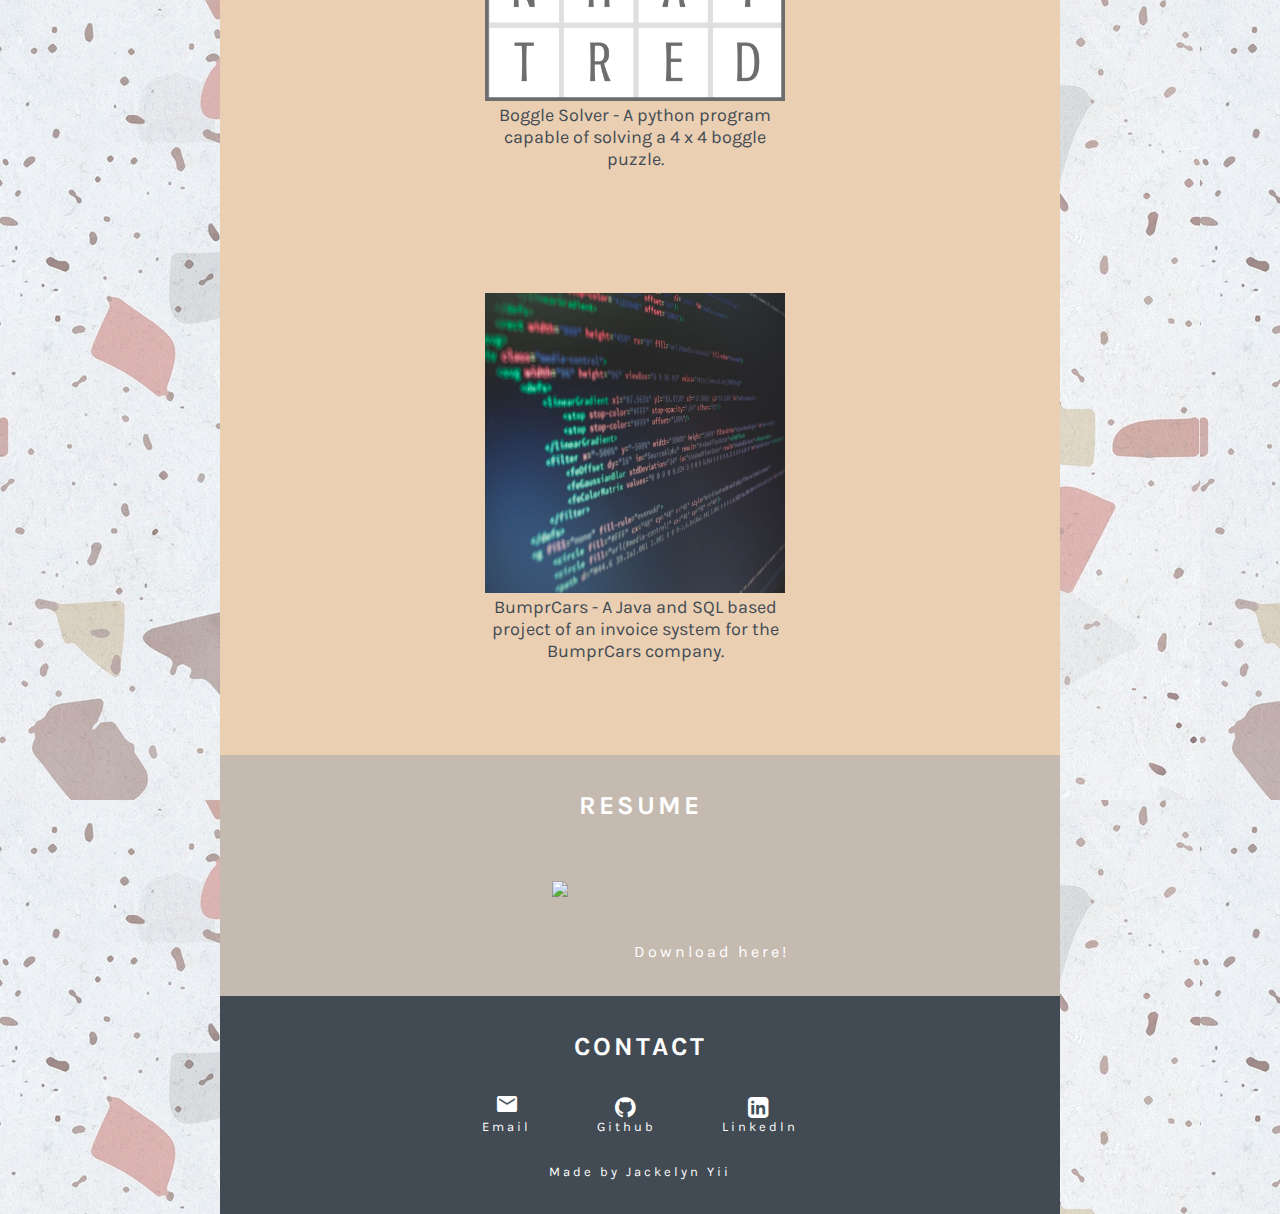
==== commit f28a3e90: "Add files via upload" ====
--- a/index.html
+++ b/index.html
@@ -48,7 +48,8 @@
     </div>
     <div id="resume">
         <h1>RESUME</h1>
-        <embed src="Resume.pdf" width="800px" height="1000px" />
+        <img src="Resume.jpg">
+        <a target="_blank" href="Resume.pdf">Download here!</a>
     </div>
     <div id="contact">
         <h1>CONTACT</h1>
--- a/style.css
+++ b/style.css
@@ -120,11 +120,21 @@
     padding: 35px;
     margin-right: 220px;
     margin-left: 220px;
-    overflow: hidden;
+    overflow: auto;
 }
 
-#resume embed{
+#resume img{
     margin: 60px;
+    width: 100%;
+    max-width: 800px;
+    height: auto;
+}
+
+#resume a{
+    font-size: medium;
+    color: white;
+    display: inline-block;
+    text-decoration: none;
 }
 
 #contact {
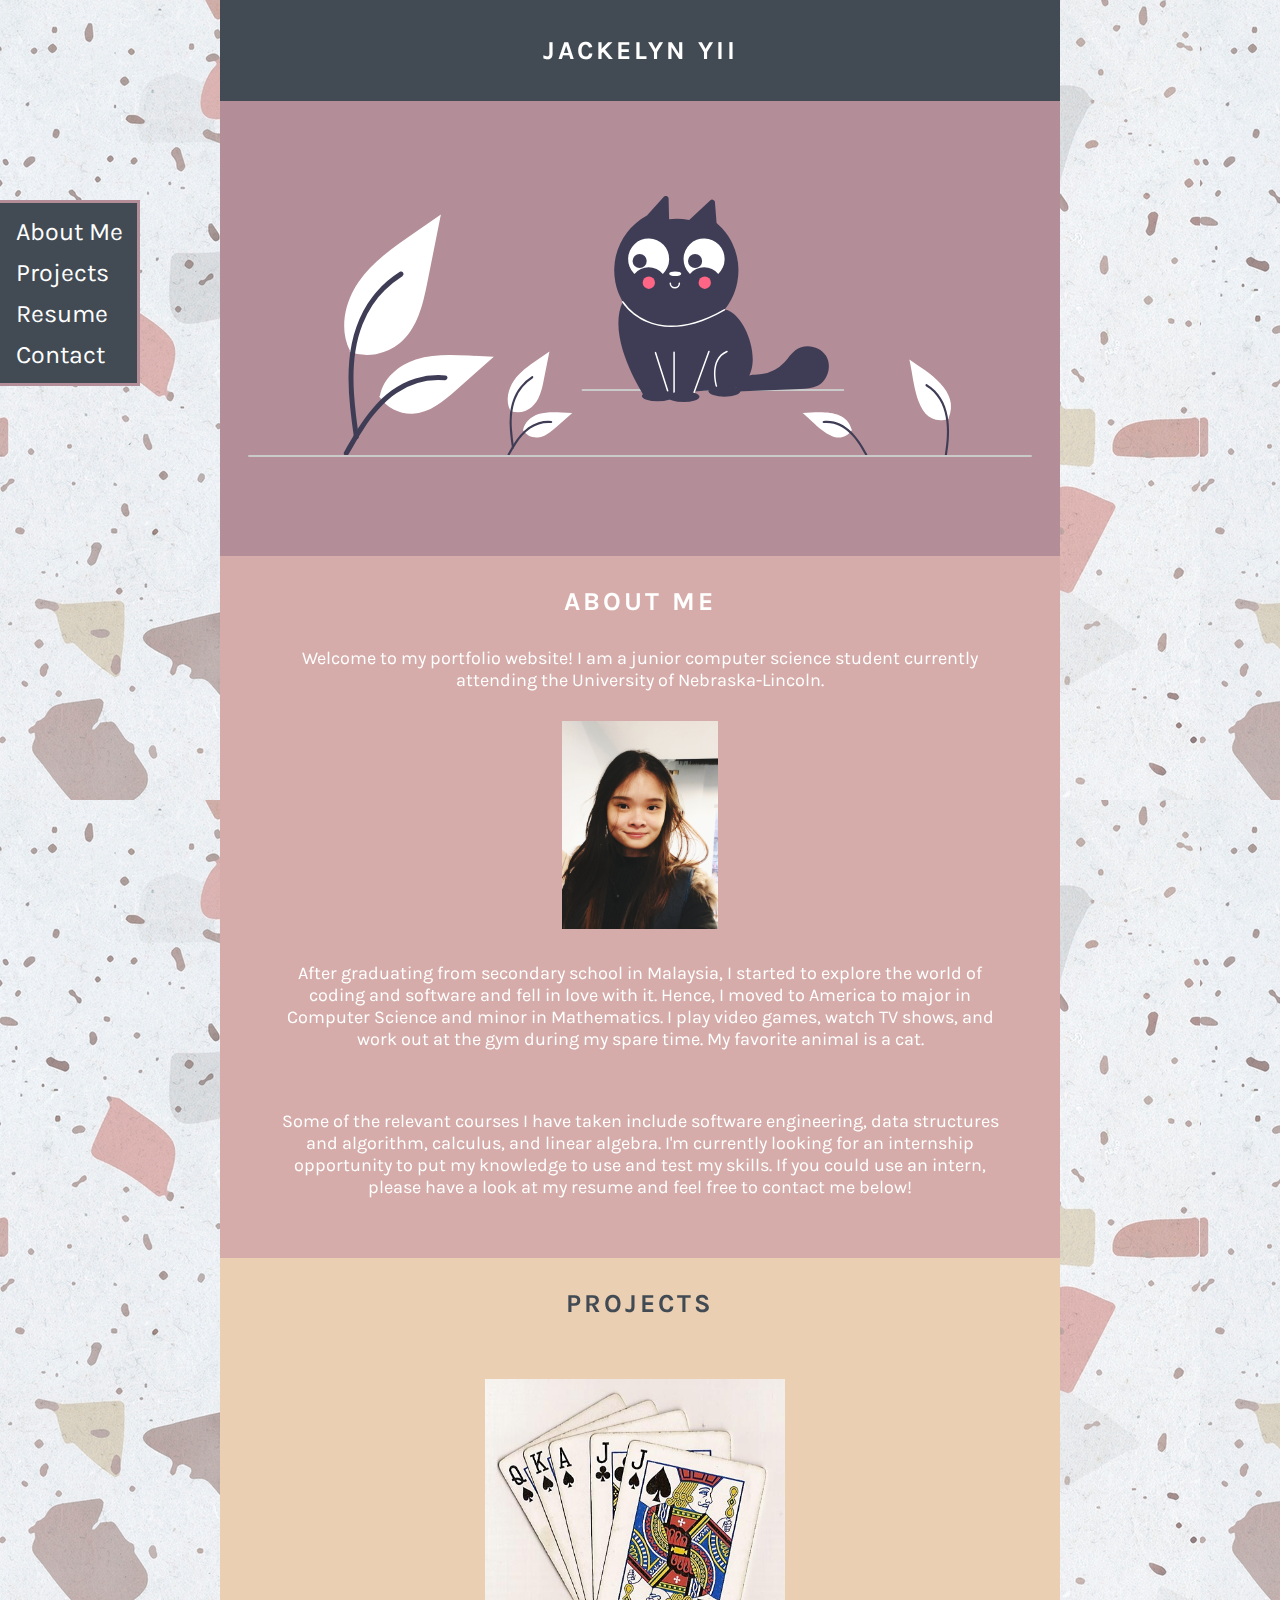
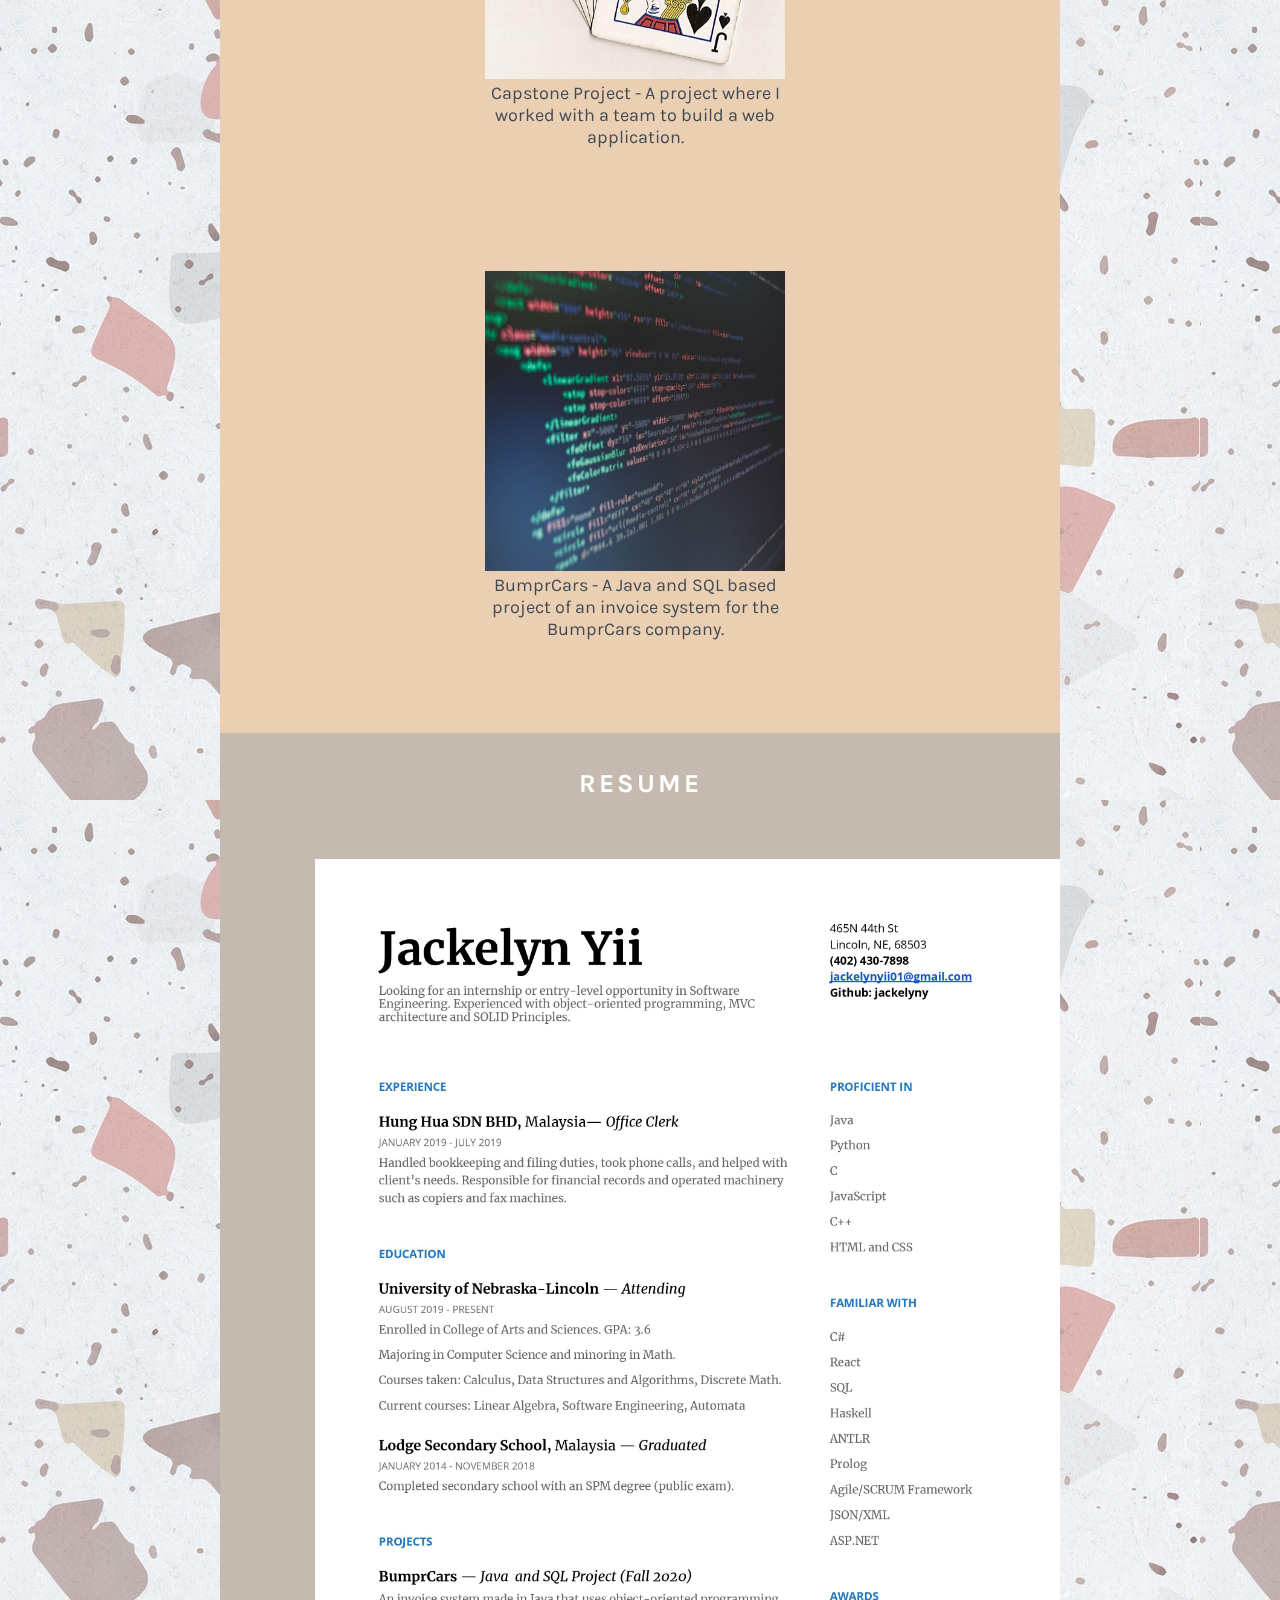
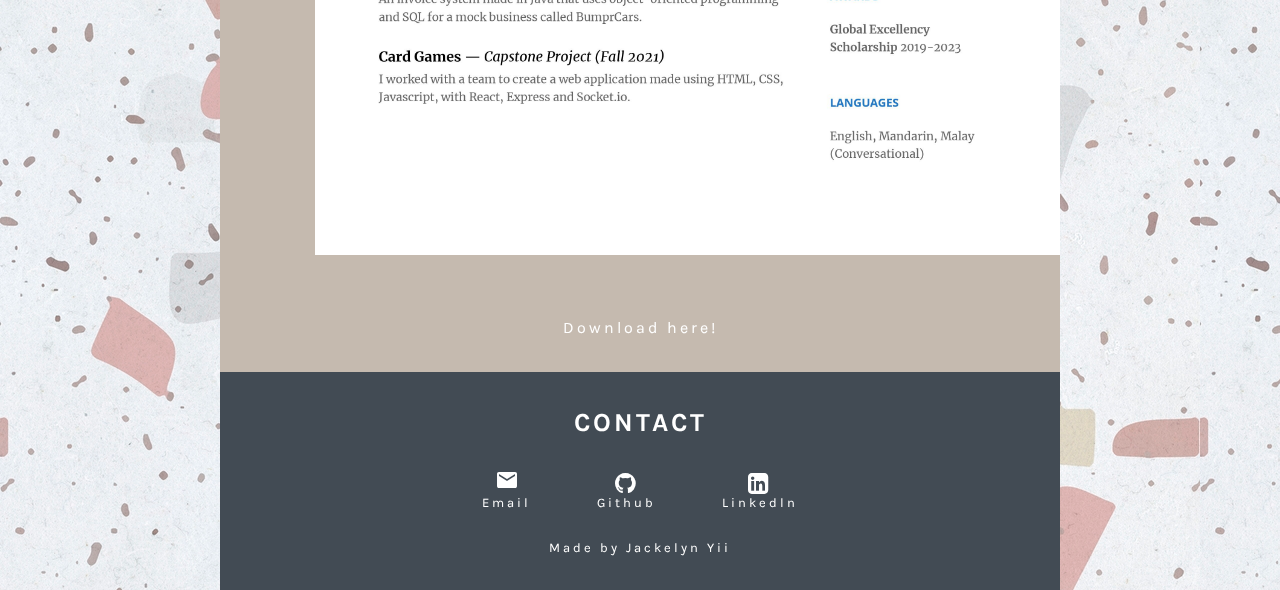
==== commit a1e94fb3: "Add files via upload" ====
--- a/index.html
+++ b/index.html
@@ -27,21 +27,21 @@
         <h1>ABOUT ME</h1>
         <p>Welcome to my portfolio website! I am a junior computer science student currently attending the University of Nebraska-Lincoln.</p>
         <img src="me.jpg" height="10%" width="20%">
-        <p>After graduating from secondary school in Malaysia, I started to explore the world of coding and software and fell in love with it. Hence, I moved to America to major in Computer Science and minor in Mathematics. I play video games, watch TV shows, and work out at the gym during my spare time. My two favorite animals are cats and bunnies.
+        <p>After graduating from secondary school in Malaysia, I started to explore the world of coding and software and fell in love with it. Hence, I moved to America to major in Computer Science and minor in Mathematics. I play video games, watch TV shows, and work out at the gym during my spare time. My favorite animal is a cat.
         </p>
         <p>Some of the relevant courses I have taken include software engineering, data structures and algorithm, calculus, and linear algebra. I'm currently looking for an internship opportunity to put my knowledge to use and test my skills. If you could use an intern, please have a look at my resume and feel free to contact me below! </p>
     </div>
     <div id="projects">
         <h1>PROJECTS</h1>
         <div id="gallery">
-            <a target="_blank" href="https://github.com/jackelyny/Boggle-Solver">
-              <img src="boggle.png" alt="Cinque Terre" width="300" height="300">
+            <a target="_blank" href="https://github.com/cfulks73/cards">
+              <img src="cards.jpg" alt="Card Games Project" width="300" height="300">
             </a>
-            <div id="desc">Boggle Solver - A python program capable of solving a 4 x 4 boggle puzzle.</div>
+            <div id="desc">Capstone Project -  A project where I worked with a team to build a web application.</div>
           </div>
           <div id="gallery">
             <a target="_blank" href="https://github.com/jackelyny/BumprCars">
-              <img src="program.jpg" alt="Cinque Terre" width="300" height="300">
+              <img src="program.jpg" alt="BumprCars Project" width="300" height="300">
             </a>
             <div id="desc">BumprCars - A Java and SQL based project of an invoice system for the BumprCars company.</div>
           </div>
